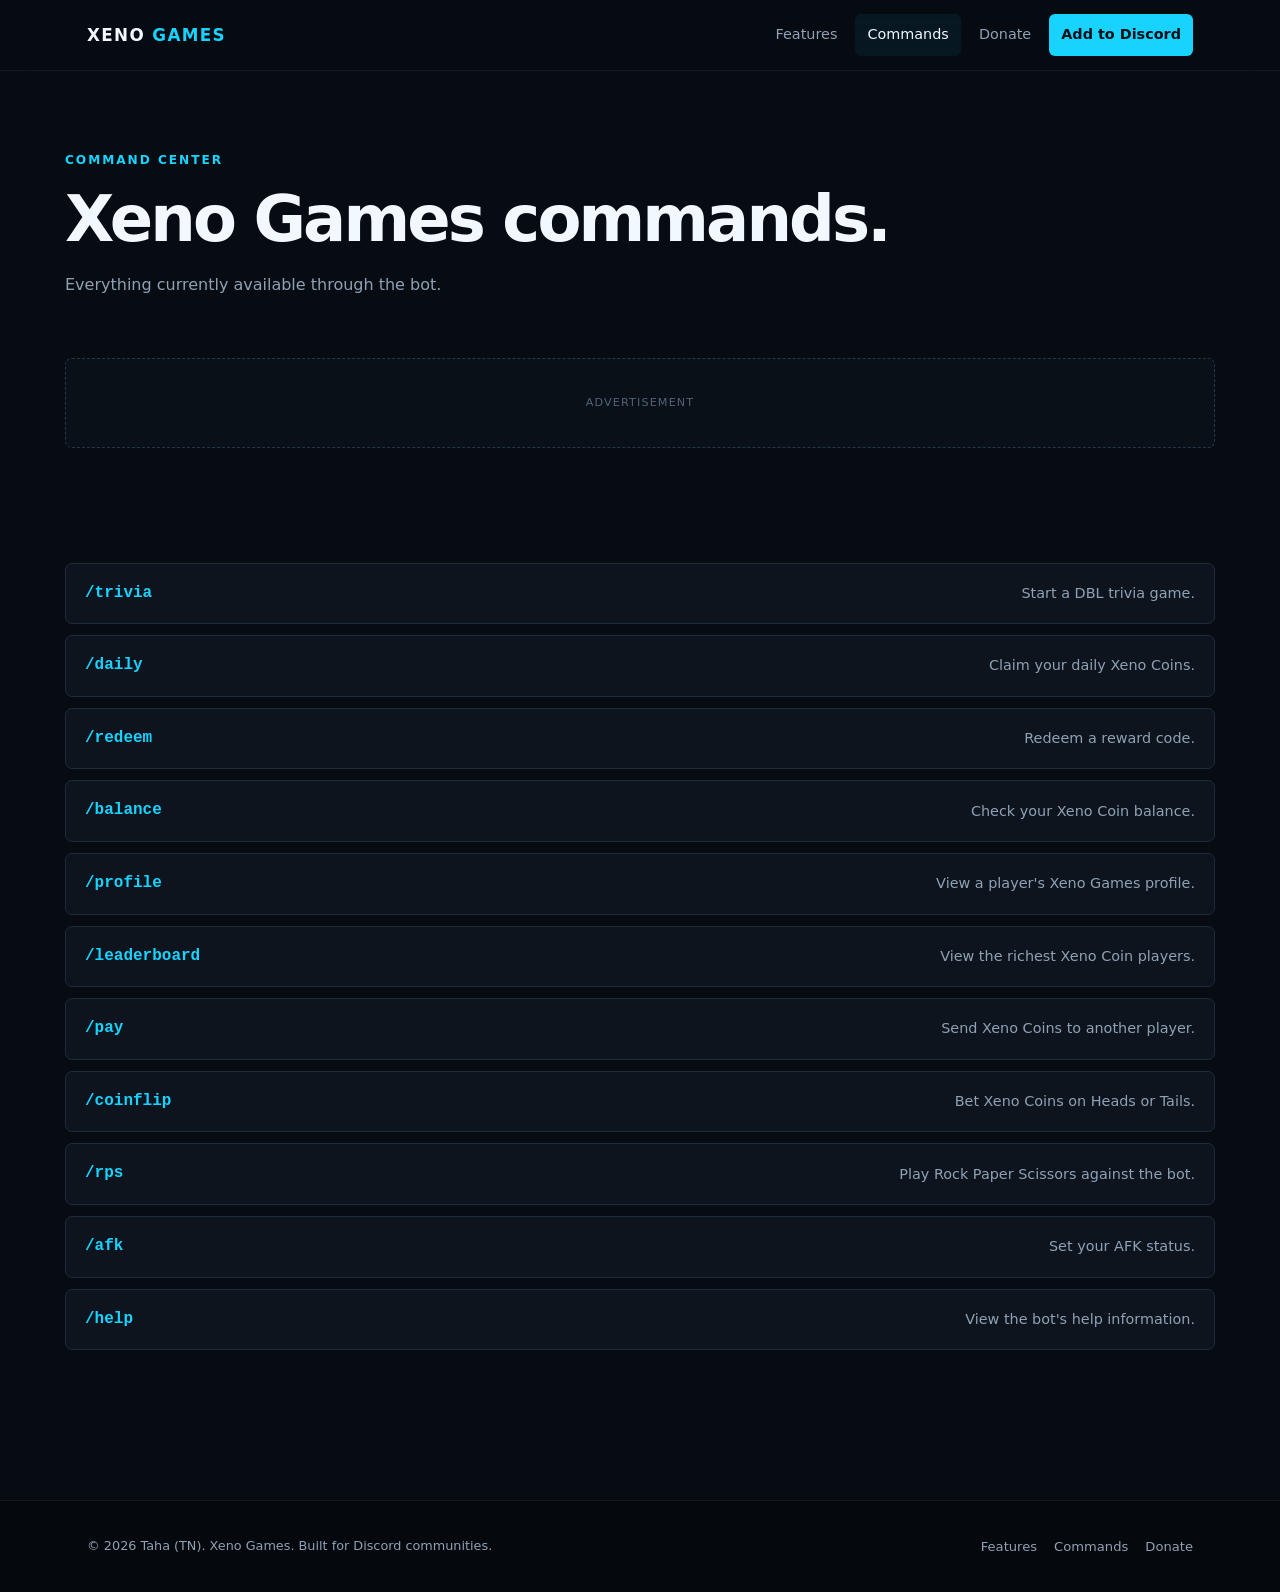
==== commands.html @ 5fc52eed "Update commands.html" ====
<!DOCTYPE html>
<html lang="en">
<head>
    <meta charset="UTF-8">
    <meta name="viewport" content="width=device-width, initial-scale=1.0">

    <meta name="description" content="Xeno Games Discord bot command list.">

    <title>Commands — Xeno Games</title>

    <link rel="stylesheet" href="style.css">
</head>

<body>

<nav class="navbar">
    <div class="nav-inner">

        <a href="index.html" class="logo">
            XENO <span>GAMES</span>
        </a>

        <div class="nav-links">
            <a href="features.html">Features</a>
            <a href="commands.html" class="active">Commands</a>
            <a href="donate.html">Donate</a>
            <a href="YOUR_DISCORD_BOT_INVITE_URL" class="nav-cta">Add to Discord</a>
        </div>

    </div>
</nav>


<main>

<section class="page-hero">
    <div class="container">

        <span class="eyebrow">Command Center</span>

        <h1>Xeno Games commands.</h1>

        <p>
            Everything currently available through the bot.
        </p>

    </div>
</section>


<div class="container">
    <div class="ad-slot">
        Advertisement
    </div>
</div>


<section class="section">
    <div class="container">

        <div class="command-list">

            <div class="command">
                <span class="command-name">/trivia</span>
                <span class="command-description">
                    Start a DBL trivia game.
                </span>
            </div>

            <div class="command">
                <span class="command-name">/daily</span>
                <span class="command-description">
                    Claim your daily Xeno Coins.
                </span>
            </div>

            <div class="command">
                <span class="command-name">/redeem</span>
                <span class="command-description">
                    Redeem a reward code.
                </span>
            </div>

            <div class="command">
                <span class="command-name">/balance</span>
                <span class="command-description">
                    Check your Xeno Coin balance.
                </span>
            </div>

            <div class="command">
                <span class="command-name">/profile</span>
                <span class="command-description">
                    View a player's Xeno Games profile.
                </span>
            </div>

            <div class="command">
                <span class="command-name">/leaderboard</span>
                <span class="command-description">
                    View the richest Xeno Coin players.
                </span>
            </div>

            <div class="command">
                <span class="command-name">/pay</span>
                <span class="command-description">
                    Send Xeno Coins to another player.
                </span>
            </div>

            <div class="command">
                <span class="command-name">/coinflip</span>
                <span class="command-description">
                    Bet Xeno Coins on Heads or Tails.
                </span>
            </div>

            <div class="command">
                <span class="command-name">/rps</span>
                <span class="command-description">
                    Play Rock Paper Scissors against the bot.
                </span>
            </div>

            <div class="command">
                <span class="command-name">/afk</span>
                <span class="command-description">
                    Set your AFK status.
                </span>
            </div>

            <div class="command">
                <span class="command-name">/help</span>
                <span class="command-description">
                    View the bot's help information.
                </span>
            </div>

        </div>

    </div>
</section>

</main>


<footer>
    <div class="footer-inner">

        <div class="footer-text">
            © 2026 Taha (TN). Xeno Games. Built for Discord communities.
        </div>

        <div class="footer-links">
            <a href="features.html">Features</a>
            <a href="commands.html">Commands</a>
            <a href="donate.html">Donate</a>
        </div>

    </div>
</footer>

</body>
</html>
---- style.css ----
* {
    margin: 0;
    padding: 0;
    box-sizing: border-box;
}

html {
    scroll-behavior: smooth;
}

body {
    font-family: Inter, system-ui, -apple-system, BlinkMacSystemFont, "Segoe UI", sans-serif;
    background: #070b12;
    color: #f2f8ff;
    line-height: 1.6;
    overflow-x: hidden;
}

a {
    color: inherit;
    text-decoration: none;
}

button,
a {
    -webkit-tap-highlight-color: transparent;
}

:root {
    --bg: #070b12;
    --panel: #0d141e;
    --panel-2: #111b27;
    --border: #1d2b3a;

    --text: #f2f8ff;
    --muted: #8fa1b5;

    --accent: #19d3ff;
    --accent-2: #62e3ff;

    --orange: #ff8a3d;
    --success: #57d98c;
}

/* =========================
   NAVIGATION
========================= */

.navbar {
    position: sticky;
    top: 0;
    z-index: 100;

    width: 100%;

    border-bottom: 1px solid rgba(255,255,255,0.06);

    background: rgba(7,11,18,0.9);

    backdrop-filter: blur(18px);
}

.nav-inner {
    max-width: 1150px;
    margin: auto;

    min-height: 70px;

    padding: 0 22px;

    display: flex;
    align-items: center;
    justify-content: space-between;

    gap: 20px;
}

.logo {
    font-size: 1.05rem;
    font-weight: 900;

    letter-spacing: 0.08em;
}

.logo span {
    color: var(--accent);
}

.nav-links {
    display: flex;
    align-items: center;
    gap: 6px;
}

.nav-links a {
    padding: 9px 12px;

    border-radius: 6px;

    color: var(--muted);

    font-size: 0.9rem;

    transition:
        color 0.2s ease,
        background 0.2s ease;
}

.nav-links a:hover,
.nav-links a.active {
    color: var(--text);

    background: rgba(25,211,255,0.07);
}

.nav-cta {
    color: #031017 !important;

    background: var(--accent) !important;

    font-weight: 800 !important;
}

.nav-cta:hover {
    color: #031017 !important;

    background: var(--accent-2) !important;
}

/* =========================
   GENERAL
========================= */

.container {
    width: min(1150px, calc(100% - 36px));
    margin: auto;
}

.section {
    padding: 90px 0;
}

.section-header {
    max-width: 680px;
    margin-bottom: 38px;
}

.eyebrow {
    display: inline-block;

    margin-bottom: 13px;

    color: var(--accent);

    font-size: 0.76rem;
    font-weight: 900;

    letter-spacing: 0.16em;

    text-transform: uppercase;
}

h1,
h2,
h3 {
    line-height: 1.15;
}

h1 {
    font-size: clamp(2.5rem, 7vw, 5rem);

    letter-spacing: -0.045em;
}

h2 {
    font-size: clamp(2rem, 4vw, 3rem);

    letter-spacing: -0.035em;
}

h3 {
    font-size: 1.15rem;
}

.section-header p,
.muted {
    color: var(--muted);
}

.section-header p {
    margin-top: 15px;

    font-size: 1rem;
}

/* =========================
   BUTTONS
========================= */

.buttons {
    display: flex;
    flex-wrap: wrap;
    gap: 12px;
}

.btn {
    position: relative;

    display: inline-flex;
    align-items: center;
    justify-content: center;

    min-height: 48px;

    padding: 0 21px;

    border: 1px solid transparent;

    border-radius: 6px;

    font-weight: 800;
    font-size: 0.86rem;

    letter-spacing: 0.02em;

    transition:
        transform 0.18s ease,
        background 0.18s ease,
        border-color 0.18s ease,
        box-shadow 0.18s ease;

    overflow: hidden;
}

.btn:hover {
    transform: translateY(-2px);
}

.btn-primary {
    background: var(--accent);

    color: #031017;

    box-shadow:
        0 0 22px rgba(25,211,255,0.16);
}

.btn-primary:hover {
    background: var(--accent-2);

    box-shadow:
        0 0 30px rgba(25,211,255,0.28);
}

.btn-secondary {
    background: transparent;

    border-color: #31475b;

    color: var(--text);
}

.btn-secondary:hover {
    border-color: var(--accent);

    color: var(--accent);

    background: rgba(25,211,255,0.05);
}

/* =========================
   HOME HERO
========================= */

.hero {
    position: relative;

    padding: 105px 0 80px;

    overflow: hidden;
}

.hero::before {
    content: "";

    position: absolute;

    width: 520px;
    height: 520px;

    top: -220px;
    right: -180px;

    border-radius: 50%;

    background: rgba(25,211,255,0.09);

    filter: blur(90px);

    pointer-events: none;
}

.hero::after {
    content: "";

    position: absolute;

    width: 260px;
    height: 260px;

    left: -120px;
    bottom: -150px;

    border-radius: 50%;

    background: rgba(255,138,61,0.06);

    filter: blur(70px);

    pointer-events: none;
}

.hero-content {
    position: relative;

    z-index: 1;

    max-width: 800px;
}

.hero h1 {
    max-width: 800px;
}

.hero h1 span {
    color: var(--accent);
}

.hero-description {
    max-width: 650px;

    margin: 23px 0 30px;

    color: var(--muted);

    font-size: 1.08rem;
}

/* =========================
   STATUS
========================= */

.status {
    display: inline-flex;
    align-items: center;

    gap: 9px;

    padding: 7px 11px;

    margin-bottom: 20px;

    border: 1px solid rgba(87,217,140,0.18);

    border-radius: 5px;

    background: rgba(87,217,140,0.06);

    color: #a5edc3;

    font-size: 0.8rem;

    font-weight: 700;
}

.status-dot {
    width: 7px;
    height: 7px;

    border-radius: 50%;

    background: var(--success);

    box-shadow:
        0 0 10px rgba(87,217,140,0.5);
}

/* =========================
   AD PLACEHOLDER
========================= */

.ad-slot {
    width: 100%;

    min-height: 90px;

    margin: 25px 0;

    display: flex;
    align-items: center;
    justify-content: center;

    border: 1px dashed #263746;

    border-radius: 7px;

    background: #0a1018;

    color: #526274;

    font-size: 0.7rem;

    letter-spacing: 0.1em;

    text-transform: uppercase;
}

/* =========================
   FEATURE CARDS
========================= */

.grid {
    display: grid;

    grid-template-columns: repeat(3, 1fr);

    gap: 16px;
}

.card {
    position: relative;

    padding: 23px;

    border: 1px solid var(--border);

    border-radius: 9px;

    background: var(--panel);

    transition:
        transform 0.2s ease,
        border 0.2s ease,
        background 0.2s ease;
}

.card::before {
    content: "";

    position: absolute;

    left: 0;
    top: 18px;
    bottom: 18px;

    width: 2px;

    background: transparent;

    transition: background 0.2s ease;
}

.card:hover {
    transform: translateY(-4px);

    border-color: #2b4254;

    background: var(--panel-2);
}

.card:hover::before {
    background: var(--accent);
}

.card-icon {
    width: 42px;
    height: 42px;

    display: flex;
    align-items: center;
    justify-content: center;

    margin-bottom: 17px;

    border: 1px solid #243646;

    border-radius: 7px;

    background: #0a111a;

    font-size: 1.2rem;
}

.card h3 {
    margin-bottom: 7px;
}

.card p {
    color: var(--muted);

    font-size: 0.9rem;
}

/* =========================
   COMMANDS
========================= */

.command-list {
    display: grid;

    gap: 11px;
}

.command {
    position: relative;

    display: flex;
    align-items: center;
    justify-content: space-between;

    gap: 20px;

    padding: 17px 19px;

    border: 1px solid var(--border);

    border-radius: 7px;

    background: var(--panel);

    transition:
        border-color 0.2s ease,
        background 0.2s ease,
        transform 0.2s ease;
}

.command:hover {
    transform: translateX(3px);

    border-color: #2b4254;

    background: var(--panel-2);
}

.command-name {
    color: var(--accent);

    font-family:
        ui-monospace,
        SFMono-Regular,
        Menlo,
        Consolas,
        monospace;

    font-weight: 800;
}

.command-description {
    color: var(--muted);

    font-size: 0.9rem;

    text-align: right;
}

/* =========================
   INFO PANEL
========================= */

.info-panel {
    padding: 28px;

    border: 1px solid #203548;

    border-radius: 10px;

    background:
        linear-gradient(
            135deg,
            rgba(25,211,255,0.045),
            rgba(13,20,30,0.96)
        );
}

.info-panel p {
    margin-top: 10px;

    color: var(--muted);
}

/* =========================
   DONATE
========================= */

.donate-box {
    max-width: 760px;

    padding: 35px;

    border: 1px solid rgba(255,138,61,0.24);

    border-radius: 11px;

    background:
        linear-gradient(
            135deg,
            rgba(255,138,61,0.06),
            rgba(13,20,30,0.95)
        );
}

.donate-box h2 {
    margin-bottom: 13px;
}

.donate-box p {
    color: var(--muted);
}

.payment-list {
    display: grid;

    grid-template-columns: repeat(3, 1fr);

    gap: 12px;

    margin-top: 28px;
}

.payment {
    padding: 17px;

    border: 1px solid var(--border);

    border-radius: 7px;

    background: #0a1018;
}

.payment strong {
    display: block;

    margin-bottom: 5px;
}

.payment span {
    color: var(--muted);

    font-size: 0.82rem;
}

/* =========================
   FOOTER
========================= */

footer {
    margin-top: 60px;

    border-top: 1px solid rgba(255,255,255,0.06);

    background: #05080d;
}

.footer-inner {
    max-width: 1150px;

    margin: auto;

    padding: 35px 22px;

    display: flex;
    align-items: center;
    justify-content: space-between;

    gap: 20px;
}

.footer-text {
    color: var(--muted);

    font-size: 0.8rem;
}

.footer-links {
    display: flex;

    gap: 17px;
}

.footer-links a {
    color: var(--muted);

    font-size: 0.82rem;

    transition: color 0.2s ease;
}

.footer-links a:hover {
    color: var(--accent);
}

/* =========================
   PAGE HERO
========================= */

.page-hero {
    padding: 75px 0 35px;
}

.page-hero h1 {
    font-size: clamp(2.3rem, 6vw, 4rem);
}

.page-hero p {
    max-width: 650px;

    margin-top: 15px;

    color: var(--muted);
}

/* =========================
   MOBILE
========================= */

@media (max-width: 850px) {

    .grid {
        grid-template-columns: repeat(2, 1fr);
    }

    .payment-list {
        grid-template-columns: 1fr;
    }

    .nav-links {
        gap: 2px;
    }

    .nav-links a {
        padding: 8px;

        font-size: 0.78rem;
    }
}

@media (max-width: 650px) {

    .nav-inner {
        min-height: 62px;

        padding: 0 14px;
    }

    .logo {
        font-size: 0.92rem;
    }

    .nav-links a:not(.nav-cta) {
        display: none;
    }

    .nav-cta {
        padding: 8px 11px !important;

        font-size: 0.76rem !important;
    }

    .container {
        width: min(100% - 28px, 1150px);
    }

    .hero {
        padding: 75px 0 55px;
    }

    .section {
        padding: 65px 0;
    }

    .grid {
        grid-template-columns: 1fr;
    }

    .command {
        align-items: flex-start;

        flex-direction: column;

        gap: 5px;
    }

    .command-description {
        text-align: left;
    }

    .donate-box {
        padding: 25px;
    }

    .footer-inner {
        flex-direction: column;

        align-items: flex-start;
    }
}
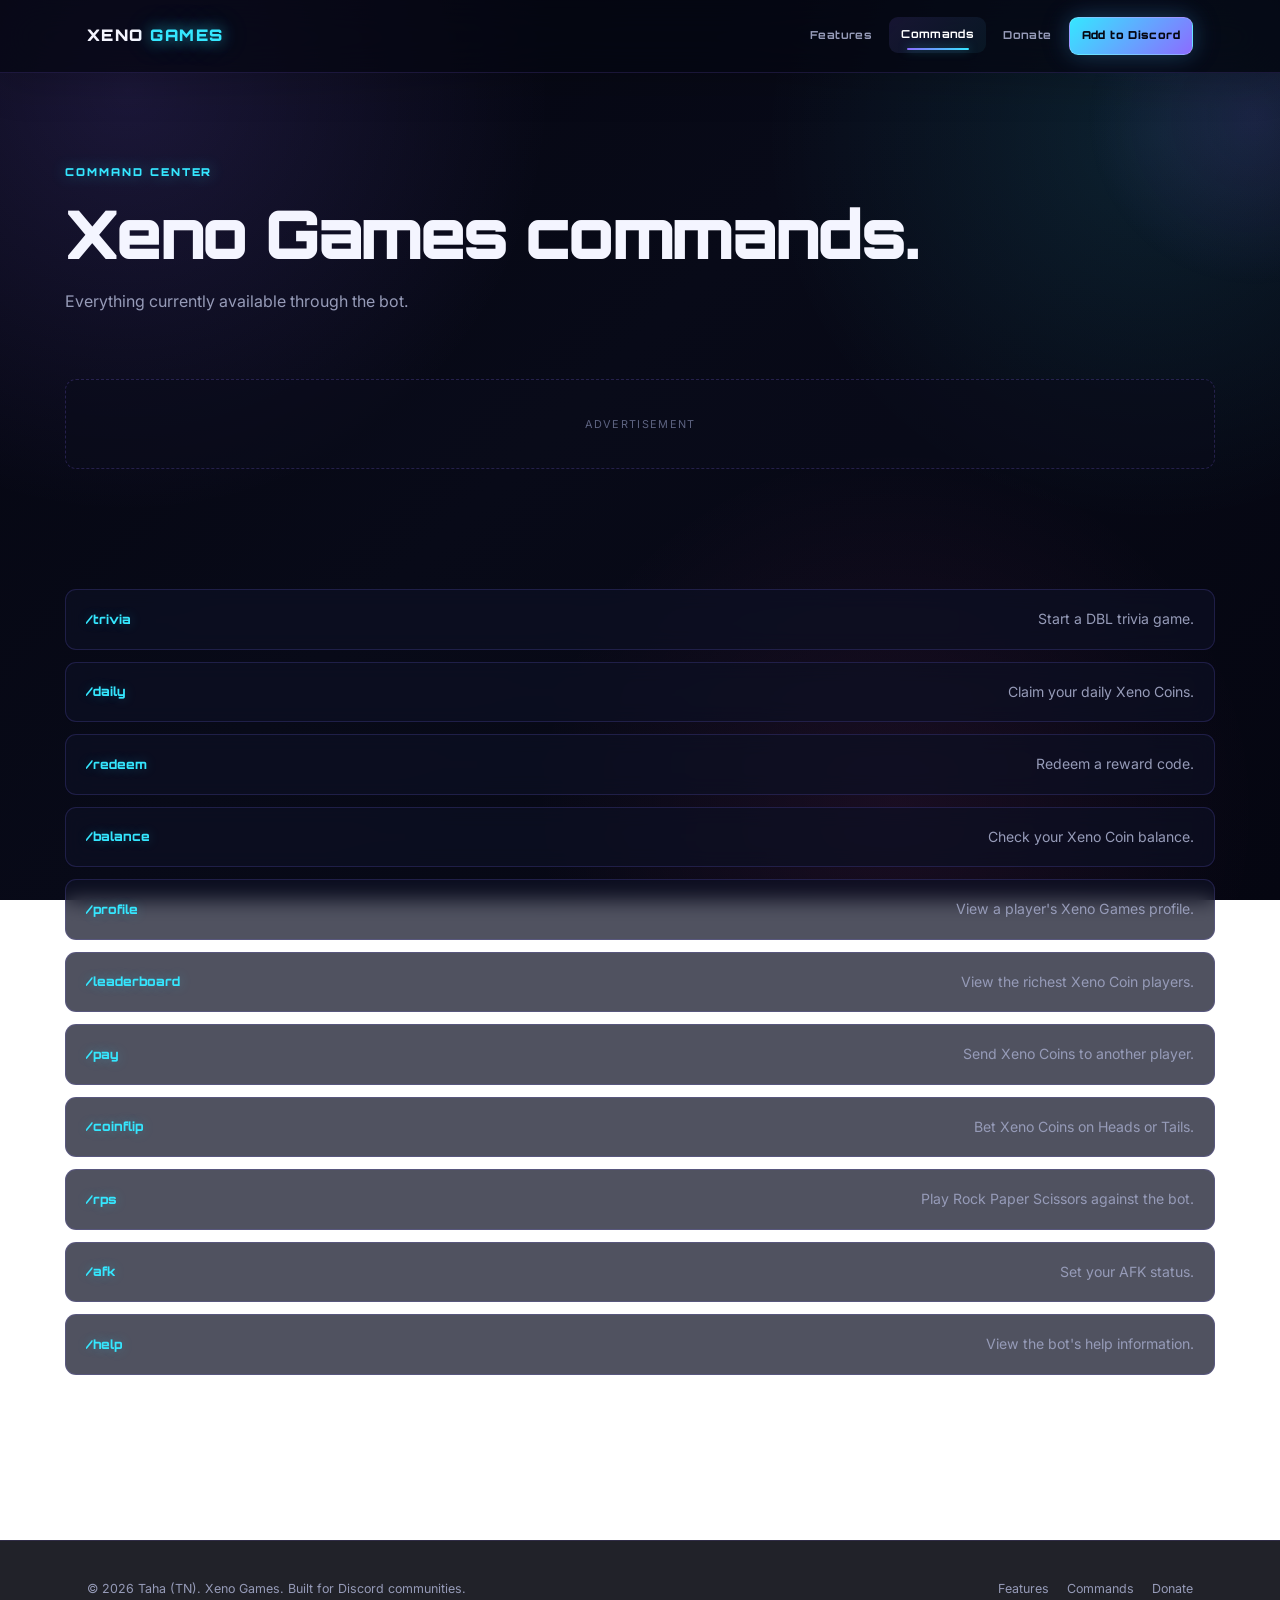
==== commit f730e599: "Update commands.html" ====
--- a/commands.html
+++ b/commands.html
@@ -23,8 +23,8 @@
         <div class="nav-links">
             <a href="features.html">Features</a>
             <a href="commands.html" class="active">Commands</a>
-            <a href="donate.html">Donate</a>
-            <a href="YOUR_DISCORD_BOT_INVITE_URL" class="nav-cta">Add to Discord</a>
+            <a href="maintenance.html">Donate</a>
+            <a href="https://discord.com/oauth2/authorize?client_id=1537692246218899456" class="nav-cta">Add to Discord</a>
         </div>
 
     </div>
@@ -155,7 +155,7 @@
         <div class="footer-links">
             <a href="features.html">Features</a>
             <a href="commands.html">Commands</a>
-            <a href="donate.html">Donate</a>
+            <a href="maintenance.html">Donate</a>
         </div>
 
     </div>
--- a/style.css
+++ b/style.css
@@ -1,3 +1,41 @@
+@import url('https://fonts.googleapis.com/css2?family=Inter:wght@400;500;600;700;800&family=Orbitron:wght@500;600;700;800;900&display=swap');
+
+/* =========================================================
+   XENO PROJECTS — GAMING / CYBER THEME
+========================================================= */
+
+:root {
+    --bg: #050611;
+    --bg-2: #080a18;
+    --panel: rgba(15, 18, 38, 0.78);
+    --panel-solid: #0f1226;
+    --panel-2: rgba(21, 25, 52, 0.9);
+
+    --border: rgba(126, 110, 255, 0.18);
+    --border-hover: rgba(126, 110, 255, 0.48);
+
+    --text: #f4f5ff;
+    --muted: #969bb8;
+
+    --cyan: #35e7ff;
+    --cyan-soft: #82f1ff;
+
+    --purple: #8c6cff;
+    --purple-soft: #b5a1ff;
+
+    --pink: #ff4fc3;
+    --orange: #ff914d;
+
+    --green: #52e09b;
+    --red: #ff5f72;
+
+    --radius: 14px;
+}
+
+/* =========================================================
+   RESET
+========================================================= */
+
 * {
     margin: 0;
     padding: 0;
@@ -9,11 +47,79 @@
 }
 
 body {
-    font-family: Inter, system-ui, -apple-system, BlinkMacSystemFont, "Segoe UI", sans-serif;
-    background: #070b12;
-    color: #f2f8ff;
+    min-height: 100vh;
+
+    font-family:
+        "Inter",
+        system-ui,
+        -apple-system,
+        BlinkMacSystemFont,
+        "Segoe UI",
+        sans-serif;
+
+    color: var(--text);
+
     line-height: 1.6;
+
     overflow-x: hidden;
+
+    background:
+        radial-gradient(
+            circle at 10% 10%,
+            rgba(140, 108, 255, 0.16),
+            transparent 30%
+        ),
+        radial-gradient(
+            circle at 90% 15%,
+            rgba(53, 231, 255, 0.11),
+            transparent 28%
+        ),
+        radial-gradient(
+            circle at 70% 90%,
+            rgba(255, 79, 195, 0.08),
+            transparent 30%
+        ),
+        linear-gradient(
+            135deg,
+            #050611,
+            #080a18 45%,
+            #050611
+        );
+
+    background-attachment: fixed;
+}
+
+body::before {
+    content: "";
+
+    position: fixed;
+
+    inset: 0;
+
+    pointer-events: none;
+
+    opacity: 0.18;
+
+    background-image:
+        linear-gradient(
+            rgba(255,255,255,0.025) 1px,
+            transparent 1px
+        ),
+        linear-gradient(
+            90deg,
+            rgba(255,255,255,0.025) 1px,
+            transparent 1px
+        );
+
+    background-size: 45px 45px;
+
+    mask-image: linear-gradient(
+        to bottom,
+        black,
+        transparent 85%
+    );
+
+    z-index: -1;
 }
 
 a {
@@ -26,138 +132,23 @@
     -webkit-tap-highlight-color: transparent;
 }
 
-:root {
-    --bg: #070b12;
-    --panel: #0d141e;
-    --panel-2: #111b27;
-    --border: #1d2b3a;
-
-    --text: #f2f8ff;
-    --muted: #8fa1b5;
-
-    --accent: #19d3ff;
-    --accent-2: #62e3ff;
-
-    --orange: #ff8a3d;
-    --success: #57d98c;
-}
-
-/* =========================
-   NAVIGATION
-========================= */
-
-.navbar {
-    position: sticky;
-    top: 0;
-    z-index: 100;
-
-    width: 100%;
-
-    border-bottom: 1px solid rgba(255,255,255,0.06);
-
-    background: rgba(7,11,18,0.9);
-
-    backdrop-filter: blur(18px);
-}
-
-.nav-inner {
-    max-width: 1150px;
-    margin: auto;
-
-    min-height: 70px;
-
-    padding: 0 22px;
-
-    display: flex;
-    align-items: center;
-    justify-content: space-between;
-
-    gap: 20px;
-}
-
-.logo {
-    font-size: 1.05rem;
-    font-weight: 900;
-
-    letter-spacing: 0.08em;
-}
-
-.logo span {
-    color: var(--accent);
-}
-
-.nav-links {
-    display: flex;
-    align-items: center;
-    gap: 6px;
-}
-
-.nav-links a {
-    padding: 9px 12px;
-
-    border-radius: 6px;
-
-    color: var(--muted);
-
-    font-size: 0.9rem;
-
-    transition:
-        color 0.2s ease,
-        background 0.2s ease;
-}
-
-.nav-links a:hover,
-.nav-links a.active {
-    color: var(--text);
-
-    background: rgba(25,211,255,0.07);
-}
-
-.nav-cta {
-    color: #031017 !important;
-
-    background: var(--accent) !important;
-
-    font-weight: 800 !important;
-}
-
-.nav-cta:hover {
-    color: #031017 !important;
-
-    background: var(--accent-2) !important;
-}
-
-/* =========================
-   GENERAL
-========================= */
-
-.container {
-    width: min(1150px, calc(100% - 36px));
-    margin: auto;
-}
-
-.section {
-    padding: 90px 0;
-}
-
-.section-header {
-    max-width: 680px;
-    margin-bottom: 38px;
-}
-
-.eyebrow {
-    display: inline-block;
-
-    margin-bottom: 13px;
-
-    color: var(--accent);
-
-    font-size: 0.76rem;
-    font-weight: 900;
-
-    letter-spacing: 0.16em;
-
-    text-transform: uppercase;
+/* =========================================================
+   GAMING TYPOGRAPHY
+========================================================= */
+
+h1,
+h2,
+h3,
+.logo,
+.nav-links a,
+.nav-cta,
+.btn,
+.eyebrow,
+.command-name {
+    font-family:
+        "Orbitron",
+        "Inter",
+        sans-serif;
 }
 
 h1,
@@ -167,19 +158,237 @@
 }
 
 h1 {
-    font-size: clamp(2.5rem, 7vw, 5rem);
-
+    font-weight: 900;
     letter-spacing: -0.045em;
 }
 
 h2 {
-    font-size: clamp(2rem, 4vw, 3rem);
-
+    font-weight: 800;
     letter-spacing: -0.035em;
 }
 
 h3 {
-    font-size: 1.15rem;
+    font-weight: 700;
+}
+
+/* =========================================================
+   NAVBAR
+========================================================= */
+
+.navbar {
+    position: sticky;
+
+    top: 0;
+
+    z-index: 1000;
+
+    width: 100%;
+
+    background:
+        rgba(5, 6, 17, 0.72);
+
+    border-bottom:
+        1px solid rgba(140, 108, 255, 0.16);
+
+    backdrop-filter: blur(22px);
+    -webkit-backdrop-filter: blur(22px);
+
+    box-shadow:
+        0 10px 40px rgba(0, 0, 0, 0.18);
+}
+
+.nav-inner {
+    max-width: 1150px;
+
+    min-height: 72px;
+
+    margin: auto;
+
+    padding: 0 22px;
+
+    display: flex;
+
+    align-items: center;
+
+    justify-content: space-between;
+
+    gap: 20px;
+}
+
+.logo {
+    font-size: 1rem;
+
+    font-weight: 900;
+
+    letter-spacing: 0.09em;
+
+    white-space: nowrap;
+}
+
+.logo span {
+    color: var(--cyan);
+
+    text-shadow:
+        0 0 15px rgba(53, 231, 255, 0.65),
+        0 0 35px rgba(53, 231, 255, 0.25);
+}
+
+.nav-links {
+    display: flex;
+
+    align-items: center;
+
+    gap: 5px;
+}
+
+.nav-links a {
+    position: relative;
+
+    padding: 9px 12px;
+
+    border-radius: 9px;
+
+    color: var(--muted);
+
+    font-size: 0.69rem;
+
+    font-weight: 700;
+
+    letter-spacing: 0.035em;
+
+    transition:
+        color 0.2s ease,
+        background 0.2s ease,
+        transform 0.2s ease;
+}
+
+.nav-links a:hover,
+.nav-links a.active {
+    color: white;
+
+    background:
+        linear-gradient(
+            135deg,
+            rgba(140,108,255,0.13),
+            rgba(53,231,255,0.06)
+        );
+
+    transform: translateY(-1px);
+}
+
+.nav-links a.active::after {
+    content: "";
+
+    position: absolute;
+
+    left: 18%;
+    right: 18%;
+
+    bottom: 3px;
+
+    height: 2px;
+
+    border-radius: 99px;
+
+    background:
+        linear-gradient(
+            90deg,
+            var(--purple),
+            var(--cyan)
+        );
+
+    box-shadow:
+        0 0 10px rgba(53, 231, 255, 0.5);
+}
+
+/* =========================================================
+   DISCORD BUTTON
+========================================================= */
+
+.nav-cta {
+    color: #050611 !important;
+
+    background:
+        linear-gradient(
+            135deg,
+            var(--cyan),
+            var(--purple)
+        ) !important;
+
+    border:
+        1px solid rgba(255,255,255,0.22);
+
+    font-weight: 900 !important;
+
+    box-shadow:
+        0 0 22px rgba(53,231,255,0.18),
+        0 0 35px rgba(140,108,255,0.12);
+
+    transition:
+        transform 0.2s ease,
+        filter 0.2s ease,
+        box-shadow 0.2s ease;
+}
+
+.nav-cta:hover {
+    color: #050611 !important;
+
+    transform: translateY(-2px) scale(1.02);
+
+    filter: brightness(1.1);
+
+    box-shadow:
+        0 0 30px rgba(53,231,255,0.35),
+        0 0 45px rgba(140,108,255,0.22);
+}
+
+/* =========================================================
+   GENERAL
+========================================================= */
+
+.container {
+    width: min(1150px, calc(100% - 36px));
+
+    margin: auto;
+}
+
+.section {
+    padding: 95px 0;
+}
+
+.section-header {
+    max-width: 700px;
+
+    margin-bottom: 40px;
+}
+
+.eyebrow {
+    display: inline-block;
+
+    margin-bottom: 14px;
+
+    color: var(--cyan);
+
+    font-size: 0.68rem;
+
+    font-weight: 900;
+
+    letter-spacing: 0.18em;
+
+    text-transform: uppercase;
+
+    text-shadow:
+        0 0 15px rgba(53,231,255,0.45);
+}
+
+h1 {
+    font-size:
+        clamp(2.6rem, 7vw, 5.2rem);
+}
+
+h2 {
+    font-size:
+        clamp(2rem, 4vw, 3.1rem);
 }
 
 .section-header p,
@@ -188,94 +397,19 @@
 }
 
 .section-header p {
-    margin-top: 15px;
+    margin-top: 17px;
 
     font-size: 1rem;
 }
 
-/* =========================
-   BUTTONS
-========================= */
-
-.buttons {
-    display: flex;
-    flex-wrap: wrap;
-    gap: 12px;
-}
-
-.btn {
-    position: relative;
-
-    display: inline-flex;
-    align-items: center;
-    justify-content: center;
-
-    min-height: 48px;
-
-    padding: 0 21px;
-
-    border: 1px solid transparent;
-
-    border-radius: 6px;
-
-    font-weight: 800;
-    font-size: 0.86rem;
-
-    letter-spacing: 0.02em;
-
-    transition:
-        transform 0.18s ease,
-        background 0.18s ease,
-        border-color 0.18s ease,
-        box-shadow 0.18s ease;
-
-    overflow: hidden;
-}
-
-.btn:hover {
-    transform: translateY(-2px);
-}
-
-.btn-primary {
-    background: var(--accent);
-
-    color: #031017;
-
-    box-shadow:
-        0 0 22px rgba(25,211,255,0.16);
-}
-
-.btn-primary:hover {
-    background: var(--accent-2);
-
-    box-shadow:
-        0 0 30px rgba(25,211,255,0.28);
-}
-
-.btn-secondary {
-    background: transparent;
-
-    border-color: #31475b;
-
-    color: var(--text);
-}
-
-.btn-secondary:hover {
-    border-color: var(--accent);
-
-    color: var(--accent);
-
-    background: rgba(25,211,255,0.05);
-}
-
-/* =========================
-   HOME HERO
-========================= */
+/* =========================================================
+   HERO
+========================================================= */
 
 .hero {
     position: relative;
 
-    padding: 105px 0 80px;
+    padding: 120px 0 90px;
 
     overflow: hidden;
 }
@@ -285,17 +419,22 @@
 
     position: absolute;
 
-    width: 520px;
-    height: 520px;
-
-    top: -220px;
+    width: 600px;
+    height: 600px;
+
+    top: -300px;
     right: -180px;
 
     border-radius: 50%;
 
-    background: rgba(25,211,255,0.09);
-
-    filter: blur(90px);
+    background:
+        radial-gradient(
+            circle,
+            rgba(53,231,255,0.14),
+            transparent 65%
+        );
+
+    filter: blur(20px);
 
     pointer-events: none;
 }
@@ -305,17 +444,20 @@
 
     position: absolute;
 
-    width: 260px;
-    height: 260px;
-
-    left: -120px;
-    bottom: -150px;
+    width: 500px;
+    height: 500px;
+
+    left: -300px;
+    bottom: -300px;
 
     border-radius: 50%;
 
-    background: rgba(255,138,61,0.06);
-
-    filter: blur(70px);
+    background:
+        radial-gradient(
+            circle,
+            rgba(140,108,255,0.16),
+            transparent 65%
+        );
 
     pointer-events: none;
 }
@@ -323,54 +465,70 @@
 .hero-content {
     position: relative;
 
-    z-index: 1;
-
-    max-width: 800px;
-}
-
-.hero h1 {
-    max-width: 800px;
+    z-index: 2;
+
+    max-width: 820px;
 }
 
 .hero h1 span {
-    color: var(--accent);
+    color: transparent;
+
+    background:
+        linear-gradient(
+            90deg,
+            var(--cyan),
+            var(--purple),
+            var(--pink)
+        );
+
+    background-clip: text;
+    -webkit-background-clip: text;
+
+    text-shadow:
+        0 0 35px rgba(140,108,255,0.16);
 }
 
 .hero-description {
-    max-width: 650px;
-
-    margin: 23px 0 30px;
+    max-width: 680px;
+
+    margin: 25px 0 32px;
 
     color: var(--muted);
 
     font-size: 1.08rem;
 }
 
-/* =========================
+/* =========================================================
    STATUS
-========================= */
+========================================================= */
 
 .status {
     display: inline-flex;
+
     align-items: center;
 
     gap: 9px;
 
-    padding: 7px 11px;
-
-    margin-bottom: 20px;
-
-    border: 1px solid rgba(87,217,140,0.18);
-
-    border-radius: 5px;
-
-    background: rgba(87,217,140,0.06);
-
-    color: #a5edc3;
-
-    font-size: 0.8rem;
+    padding: 8px 13px;
+
+    margin-bottom: 21px;
+
+    border:
+        1px solid rgba(82,224,155,0.22);
+
+    border-radius: 999px;
+
+    background:
+        rgba(82,224,155,0.07);
+
+    color: #9bf2c6;
+
+    font-size: 0.75rem;
 
     font-weight: 700;
+
+    box-shadow:
+        0 0 20px rgba(82,224,155,0.05);
 }
 
 .status-dot {
@@ -379,15 +537,606 @@
 
     border-radius: 50%;
 
-    background: var(--success);
-
-    box-shadow:
-        0 0 10px rgba(87,217,140,0.5);
-}
-
-/* =========================
-   AD PLACEHOLDER
-========================= */
+    background: var(--green);
+
+    box-shadow:
+        0 0 8px var(--green);
+
+    animation:
+        pulse 2s infinite;
+}
+
+@keyframes pulse {
+    0%,
+    100% {
+        opacity: 1;
+        transform: scale(1);
+    }
+
+    50% {
+        opacity: 0.55;
+        transform: scale(0.8);
+    }
+}
+
+/* =========================================================
+   BUTTONS
+========================================================= */
+
+.buttons {
+    display: flex;
+
+    flex-wrap: wrap;
+
+    gap: 12px;
+}
+
+.btn {
+    position: relative;
+
+    display: inline-flex;
+
+    align-items: center;
+
+    justify-content: center;
+
+    min-height: 49px;
+
+    padding: 0 21px;
+
+    border: 1px solid transparent;
+
+    border-radius: 10px;
+
+    font-size: 0.7rem;
+
+    font-weight: 800;
+
+    letter-spacing: 0.04em;
+
+    cursor: pointer;
+
+    overflow: hidden;
+
+    transition:
+        transform 0.2s ease,
+        box-shadow 0.2s ease,
+        filter 0.2s ease,
+        border-color 0.2s ease;
+}
+
+.btn::before {
+    content: "";
+
+    position: absolute;
+
+    top: 0;
+    left: -120%;
+
+    width: 80%;
+    height: 100%;
+
+    background:
+        linear-gradient(
+            90deg,
+            transparent,
+            rgba(255,255,255,0.22),
+            transparent
+        );
+
+    transform: skewX(-20deg);
+
+    transition: left 0.55s ease;
+
+    pointer-events: none;
+}
+
+.btn:hover::before {
+    left: 140%;
+}
+
+.btn:hover {
+    transform: translateY(-3px);
+}
+
+.btn:active {
+    transform: translateY(0) scale(0.97);
+}
+
+/* CYAN + PURPLE */
+
+.btn-primary {
+    color: #050611;
+
+    background:
+        linear-gradient(
+            135deg,
+            var(--cyan),
+            var(--purple)
+        );
+
+    border-color:
+        rgba(255,255,255,0.2);
+
+    box-shadow:
+        0 0 25px rgba(53,231,255,0.18),
+        0 0 35px rgba(140,108,255,0.12);
+}
+
+.btn-primary:hover {
+    filter: brightness(1.12);
+
+    box-shadow:
+        0 0 35px rgba(53,231,255,0.32),
+        0 0 50px rgba(140,108,255,0.22);
+}
+
+/* GLASS */
+
+.btn-secondary {
+    color: var(--text);
+
+    background:
+        rgba(255,255,255,0.035);
+
+    border-color:
+        rgba(140,108,255,0.3);
+
+    backdrop-filter: blur(10px);
+}
+
+.btn-secondary:hover {
+    color: var(--cyan);
+
+    border-color:
+        rgba(53,231,255,0.6);
+
+    background:
+        rgba(53,231,255,0.07);
+
+    box-shadow:
+        0 0 25px rgba(53,231,255,0.12);
+}
+
+/* ORANGE */
+
+.btn-orange {
+    color: #180a03;
+
+    background:
+        linear-gradient(
+            135deg,
+            var(--orange),
+            #ffc06d
+        );
+
+    box-shadow:
+        0 0 25px rgba(255,145,77,0.16);
+}
+
+.btn-orange:hover {
+    filter: brightness(1.1);
+
+    box-shadow:
+        0 0 35px rgba(255,145,77,0.3);
+}
+
+/* PURPLE */
+
+.btn-purple {
+    color: white;
+
+    background:
+        linear-gradient(
+            135deg,
+            #7357ff,
+            #bd73ff
+        );
+
+    box-shadow:
+        0 0 25px rgba(140,108,255,0.2);
+}
+
+.btn-purple:hover {
+    filter: brightness(1.1);
+
+    box-shadow:
+        0 0 35px rgba(140,108,255,0.35);
+}
+
+/* GREEN */
+
+.btn-green {
+    color: #06130d;
+
+    background:
+        linear-gradient(
+            135deg,
+            var(--green),
+            #9af5c8
+        );
+
+    box-shadow:
+        0 0 25px rgba(82,224,155,0.15);
+}
+
+.btn-green:hover {
+    filter: brightness(1.08);
+
+    box-shadow:
+        0 0 35px rgba(82,224,155,0.3);
+}
+
+/* PINK */
+
+.btn-pink {
+    color: white;
+
+    background:
+        linear-gradient(
+            135deg,
+            var(--pink),
+            #8c6cff
+        );
+
+    box-shadow:
+        0 0 25px rgba(255,79,195,0.16);
+}
+
+.btn-pink:hover {
+    filter: brightness(1.1);
+
+    box-shadow:
+        0 0 35px rgba(255,79,195,0.3);
+}
+
+/* =========================================================
+   CARDS
+========================================================= */
+
+.grid {
+    display: grid;
+
+    grid-template-columns:
+        repeat(3, 1fr);
+
+    gap: 18px;
+}
+
+.card {
+    position: relative;
+
+    padding: 25px;
+
+    border:
+        1px solid var(--border);
+
+    border-radius: var(--radius);
+
+    background:
+        linear-gradient(
+            145deg,
+            rgba(18,22,48,0.86),
+            rgba(10,12,28,0.76)
+        );
+
+    backdrop-filter: blur(14px);
+    -webkit-backdrop-filter: blur(14px);
+
+    overflow: hidden;
+
+    transition:
+        transform 0.25s ease,
+        border-color 0.25s ease,
+        box-shadow 0.25s ease,
+        background 0.25s ease;
+}
+
+.card::before {
+    content: "";
+
+    position: absolute;
+
+    top: 0;
+    left: 0;
+    right: 0;
+
+    height: 2px;
+
+    background:
+        linear-gradient(
+            90deg,
+            transparent,
+            var(--purple),
+            var(--cyan),
+            transparent
+        );
+
+    opacity: 0;
+
+    transition: opacity 0.25s ease;
+}
+
+.card:hover {
+    transform: translateY(-7px);
+
+    border-color:
+        var(--border-hover);
+
+    background:
+        linear-gradient(
+            145deg,
+            rgba(23,27,58,0.95),
+            rgba(11,14,32,0.9)
+        );
+
+    box-shadow:
+        0 20px 50px rgba(0,0,0,0.28),
+        0 0 30px rgba(140,108,255,0.08);
+}
+
+.card:hover::before {
+    opacity: 1;
+}
+
+.card-icon {
+    width: 45px;
+    height: 45px;
+
+    display: flex;
+
+    align-items: center;
+    justify-content: center;
+
+    margin-bottom: 18px;
+
+    border:
+        1px solid rgba(53,231,255,0.18);
+
+    border-radius: 11px;
+
+    background:
+        linear-gradient(
+            135deg,
+            rgba(53,231,255,0.08),
+            rgba(140,108,255,0.12)
+        );
+
+    box-shadow:
+        inset 0 0 20px rgba(140,108,255,0.04);
+
+    font-size: 1.2rem;
+}
+
+.card h3 {
+    margin-bottom: 8px;
+}
+
+.card p {
+    color: var(--muted);
+
+    font-size: 0.88rem;
+}
+
+/* =========================================================
+   COMMANDS
+========================================================= */
+
+.command-list {
+    display: grid;
+
+    gap: 12px;
+}
+
+.command {
+    position: relative;
+
+    display: flex;
+
+    align-items: center;
+
+    justify-content: space-between;
+
+    gap: 20px;
+
+    padding: 18px 20px;
+
+    border:
+        1px solid var(--border);
+
+    border-radius: 11px;
+
+    background:
+        rgba(13,16,35,0.72);
+
+    backdrop-filter: blur(10px);
+
+    transition:
+        transform 0.2s ease,
+        border-color 0.2s ease,
+        background 0.2s ease,
+        box-shadow 0.2s ease;
+}
+
+.command:hover {
+    transform: translateX(5px);
+
+    border-color:
+        rgba(53,231,255,0.35);
+
+    background:
+        rgba(19,24,50,0.88);
+
+    box-shadow:
+        0 10px 30px rgba(0,0,0,0.18),
+        -3px 0 20px rgba(53,231,255,0.05);
+}
+
+.command-name {
+    color: var(--cyan);
+
+    font-size: 0.78rem;
+
+    font-weight: 800;
+
+    text-shadow:
+        0 0 12px rgba(53,231,255,0.25);
+}
+
+.command-description {
+    color: var(--muted);
+
+    font-size: 0.88rem;
+
+    text-align: right;
+}
+
+/* =========================================================
+   INFO PANEL
+========================================================= */
+
+.info-panel {
+    position: relative;
+
+    padding: 30px;
+
+    border:
+        1px solid rgba(140,108,255,0.25);
+
+    border-radius: 15px;
+
+    background:
+        linear-gradient(
+            135deg,
+            rgba(140,108,255,0.09),
+            rgba(53,231,255,0.035),
+            rgba(10,12,28,0.86)
+        );
+
+    box-shadow:
+        0 20px 60px rgba(0,0,0,0.15);
+
+    overflow: hidden;
+}
+
+.info-panel::after {
+    content: "";
+
+    position: absolute;
+
+    width: 180px;
+    height: 180px;
+
+    top: -100px;
+    right: -80px;
+
+    border-radius: 50%;
+
+    background:
+        rgba(53,231,255,0.1);
+
+    filter: blur(40px);
+
+    pointer-events: none;
+}
+
+.info-panel p {
+    margin-top: 10px;
+
+    color: var(--muted);
+}
+
+/* =========================================================
+   DONATION
+========================================================= */
+
+.donate-box {
+    max-width: 760px;
+
+    padding: 38px;
+
+    border:
+        1px solid rgba(255,145,77,0.25);
+
+    border-radius: 16px;
+
+    background:
+        linear-gradient(
+            135deg,
+            rgba(255,145,77,0.08),
+            rgba(140,108,255,0.055),
+            rgba(10,12,28,0.88)
+        );
+
+    box-shadow:
+        0 20px 60px rgba(0,0,0,0.18);
+}
+
+.donate-box h2 {
+    margin-bottom: 13px;
+}
+
+.donate-box p {
+    color: var(--muted);
+}
+
+.payment-list {
+    display: grid;
+
+    grid-template-columns:
+        repeat(3, 1fr);
+
+    gap: 13px;
+
+    margin-top: 28px;
+}
+
+.payment {
+    padding: 18px;
+
+    border:
+        1px solid var(--border);
+
+    border-radius: 11px;
+
+    background:
+        rgba(7,9,22,0.72);
+
+    transition:
+        transform 0.2s ease,
+        border-color 0.2s ease,
+        background 0.2s ease;
+}
+
+.payment:hover {
+    transform: translateY(-4px);
+
+    border-color:
+        rgba(255,145,77,0.35);
+
+    background:
+        rgba(20,17,34,0.9);
+}
+
+.payment strong {
+    display: block;
+
+    margin-bottom: 5px;
+
+    font-family: "Orbitron", sans-serif;
+
+    font-size: 0.78rem;
+}
+
+.payment span {
+    color: var(--muted);
+
+    font-size: 0.8rem;
+}
+
+/* =========================================================
+   AD SLOT
+========================================================= */
 
 .ad-slot {
     width: 100%;
@@ -397,268 +1146,100 @@
     margin: 25px 0;
 
     display: flex;
+
     align-items: center;
+
     justify-content: center;
 
-    border: 1px dashed #263746;
-
-    border-radius: 7px;
-
-    background: #0a1018;
-
-    color: #526274;
-
-    font-size: 0.7rem;
-
-    letter-spacing: 0.1em;
+    border:
+        1px dashed rgba(140,108,255,0.22);
+
+    border-radius: 11px;
+
+    background:
+        rgba(10,12,27,0.6);
+
+    color: #5d6380;
+
+    font-size: 0.68rem;
+
+    letter-spacing: 0.12em;
 
     text-transform: uppercase;
 }
 
-/* =========================
-   FEATURE CARDS
-========================= */
-
-.grid {
-    display: grid;
-
-    grid-template-columns: repeat(3, 1fr);
-
-    gap: 16px;
-}
-
-.card {
+/* =========================================================
+   PAGE HERO
+========================================================= */
+
+.page-hero {
     position: relative;
 
-    padding: 23px;
-
-    border: 1px solid var(--border);
-
-    border-radius: 9px;
-
-    background: var(--panel);
-
-    transition:
-        transform 0.2s ease,
-        border 0.2s ease,
-        background 0.2s ease;
-}
-
-.card::before {
+    padding: 85px 0 40px;
+
+    overflow: hidden;
+}
+
+.page-hero::after {
     content: "";
 
     position: absolute;
 
-    left: 0;
-    top: 18px;
-    bottom: 18px;
-
-    width: 2px;
-
-    background: transparent;
-
-    transition: background 0.2s ease;
-}
-
-.card:hover {
-    transform: translateY(-4px);
-
-    border-color: #2b4254;
-
-    background: var(--panel-2);
-}
-
-.card:hover::before {
-    background: var(--accent);
-}
-
-.card-icon {
-    width: 42px;
-    height: 42px;
-
-    display: flex;
-    align-items: center;
-    justify-content: center;
-
-    margin-bottom: 17px;
-
-    border: 1px solid #243646;
-
-    border-radius: 7px;
-
-    background: #0a111a;
-
-    font-size: 1.2rem;
-}
-
-.card h3 {
-    margin-bottom: 7px;
-}
-
-.card p {
+    width: 350px;
+    height: 350px;
+
+    right: -150px;
+    top: -130px;
+
+    border-radius: 50%;
+
+    background:
+        radial-gradient(
+            circle,
+            rgba(140,108,255,0.13),
+            transparent 68%
+        );
+
+    pointer-events: none;
+}
+
+.page-hero h1 {
+    position: relative;
+
+    z-index: 1;
+
+    font-size:
+        clamp(2.4rem, 6vw, 4.2rem);
+}
+
+.page-hero p {
+    position: relative;
+
+    z-index: 1;
+
+    max-width: 650px;
+
+    margin-top: 16px;
+
     color: var(--muted);
-
-    font-size: 0.9rem;
-}
-
-/* =========================
-   COMMANDS
-========================= */
-
-.command-list {
-    display: grid;
-
-    gap: 11px;
-}
-
-.command {
+}
+
+/* =========================================================
+   FOOTER
+========================================================= */
+
+footer {
     position: relative;
 
-    display: flex;
-    align-items: center;
-    justify-content: space-between;
-
-    gap: 20px;
-
-    padding: 17px 19px;
-
-    border: 1px solid var(--border);
-
-    border-radius: 7px;
-
-    background: var(--panel);
-
-    transition:
-        border-color 0.2s ease,
-        background 0.2s ease,
-        transform 0.2s ease;
-}
-
-.command:hover {
-    transform: translateX(3px);
-
-    border-color: #2b4254;
-
-    background: var(--panel-2);
-}
-
-.command-name {
-    color: var(--accent);
-
-    font-family:
-        ui-monospace,
-        SFMono-Regular,
-        Menlo,
-        Consolas,
-        monospace;
-
-    font-weight: 800;
-}
-
-.command-description {
-    color: var(--muted);
-
-    font-size: 0.9rem;
-
-    text-align: right;
-}
-
-/* =========================
-   INFO PANEL
-========================= */
-
-.info-panel {
-    padding: 28px;
-
-    border: 1px solid #203548;
-
-    border-radius: 10px;
-
-    background:
-        linear-gradient(
-            135deg,
-            rgba(25,211,255,0.045),
-            rgba(13,20,30,0.96)
-        );
-}
-
-.info-panel p {
-    margin-top: 10px;
-
-    color: var(--muted);
-}
-
-/* =========================
-   DONATE
-========================= */
-
-.donate-box {
-    max-width: 760px;
-
-    padding: 35px;
-
-    border: 1px solid rgba(255,138,61,0.24);
-
-    border-radius: 11px;
-
-    background:
-        linear-gradient(
-            135deg,
-            rgba(255,138,61,0.06),
-            rgba(13,20,30,0.95)
-        );
-}
-
-.donate-box h2 {
-    margin-bottom: 13px;
-}
-
-.donate-box p {
-    color: var(--muted);
-}
-
-.payment-list {
-    display: grid;
-
-    grid-template-columns: repeat(3, 1fr);
-
-    gap: 12px;
-
-    margin-top: 28px;
-}
-
-.payment {
-    padding: 17px;
-
-    border: 1px solid var(--border);
-
-    border-radius: 7px;
-
-    background: #0a1018;
-}
-
-.payment strong {
-    display: block;
-
-    margin-bottom: 5px;
-}
-
-.payment span {
-    color: var(--muted);
-
-    font-size: 0.82rem;
-}
-
-/* =========================
-   FOOTER
-========================= */
-
-footer {
-    margin-top: 60px;
-
-    border-top: 1px solid rgba(255,255,255,0.06);
-
-    background: #05080d;
+    margin-top: 70px;
+
+    border-top:
+        1px solid rgba(140,108,255,0.14);
+
+    background:
+        rgba(3,4,12,0.88);
+
+    backdrop-filter: blur(15px);
 }
 
 .footer-inner {
@@ -666,10 +1247,12 @@
 
     margin: auto;
 
-    padding: 35px 22px;
+    padding: 38px 22px;
 
     display: flex;
+
     align-items: center;
+
     justify-content: space-between;
 
     gap: 20px;
@@ -678,55 +1261,82 @@
 .footer-text {
     color: var(--muted);
 
-    font-size: 0.8rem;
+    font-size: 0.78rem;
 }
 
 .footer-links {
     display: flex;
 
-    gap: 17px;
+    gap: 18px;
 }
 
 .footer-links a {
     color: var(--muted);
 
-    font-size: 0.82rem;
-
-    transition: color 0.2s ease;
+    font-size: 0.78rem;
+
+    transition:
+        color 0.2s ease,
+        transform 0.2s ease;
 }
 
 .footer-links a:hover {
-    color: var(--accent);
-}
-
-/* =========================
-   PAGE HERO
-========================= */
-
-.page-hero {
-    padding: 75px 0 35px;
-}
-
-.page-hero h1 {
-    font-size: clamp(2.3rem, 6vw, 4rem);
-}
-
-.page-hero p {
-    max-width: 650px;
-
-    margin-top: 15px;
-
-    color: var(--muted);
-}
-
-/* =========================
+    color: var(--cyan);
+
+    transform: translateY(-2px);
+}
+
+/* =========================================================
+   SELECTION
+========================================================= */
+
+::selection {
+    color: #050611;
+
+    background:
+        var(--cyan);
+}
+
+/*
+=========================================================
+   SCROLLBAR
+========================================================= */
+
+::-webkit-scrollbar {
+    width: 9px;
+}
+
+::-webkit-scrollbar-track {
+    background: #050611;
+}
+
+::-webkit-scrollbar-thumb {
+    border-radius: 99px;
+
+    background:
+        linear-gradient(
+            var(--purple),
+            var(--cyan)
+        );
+}
+
+::-webkit-scrollbar-thumb:hover {
+    background:
+        linear-gradient(
+            var(--cyan),
+            var(--pink)
+        );
+}
+
+/* =========================================================
    MOBILE
-========================= */
+========================================================= */
 
 @media (max-width: 850px) {
 
     .grid {
-        grid-template-columns: repeat(2, 1fr);
+        grid-template-columns:
+            repeat(2, 1fr);
     }
 
     .payment-list {
@@ -738,22 +1348,26 @@
     }
 
     .nav-links a {
-        padding: 8px;
-
-        font-size: 0.78rem;
-    }
-}
+        padding: 8px 9px;
+
+        font-size: 0.63rem;
+    }
+}
+
+/* =========================================================
+   SMALL MOBILE
+========================================================= */
 
 @media (max-width: 650px) {
 
     .nav-inner {
-        min-height: 62px;
+        min-height: 64px;
 
         padding: 0 14px;
     }
 
     .logo {
-        font-size: 0.92rem;
+        font-size: 0.82rem;
     }
 
     .nav-links a:not(.nav-cta) {
@@ -761,17 +1375,21 @@
     }
 
     .nav-cta {
-        padding: 8px 11px !important;
-
-        font-size: 0.76rem !important;
+        padding: 8px 12px !important;
+
+        font-size: 0.62rem !important;
     }
 
     .container {
-        width: min(100% - 28px, 1150px);
+        width:
+            min(
+                100% - 28px,
+                1150px
+            );
     }
 
     .hero {
-        padding: 75px 0 55px;
+        padding: 80px 0 60px;
     }
 
     .section {
@@ -787,7 +1405,7 @@
 
         flex-direction: column;
 
-        gap: 5px;
+        gap: 6px;
     }
 
     .command-description {
@@ -795,7 +1413,7 @@
     }
 
     .donate-box {
-        padding: 25px;
+        padding: 26px;
     }
 
     .footer-inner {
@@ -803,4 +1421,34 @@
 
         align-items: flex-start;
     }
-}
+
+    .buttons {
+        gap: 10px;
+    }
+
+    .btn {
+        min-height: 46px;
+
+        padding: 0 17px;
+
+        font-size: 0.66rem;
+    }
+}
+
+/* =========================================================
+   REDUCED MOTION
+========================================================= */
+
+@media (prefers-reduced-motion: reduce) {
+
+    *,
+    *::before,
+    *::after {
+        scroll-behavior: auto !important;
+
+        animation-duration: 0.01ms !important;
+        animation-iteration-count: 1 !important;
+
+        transition-duration: 0.01ms !important;
+    }
+   }
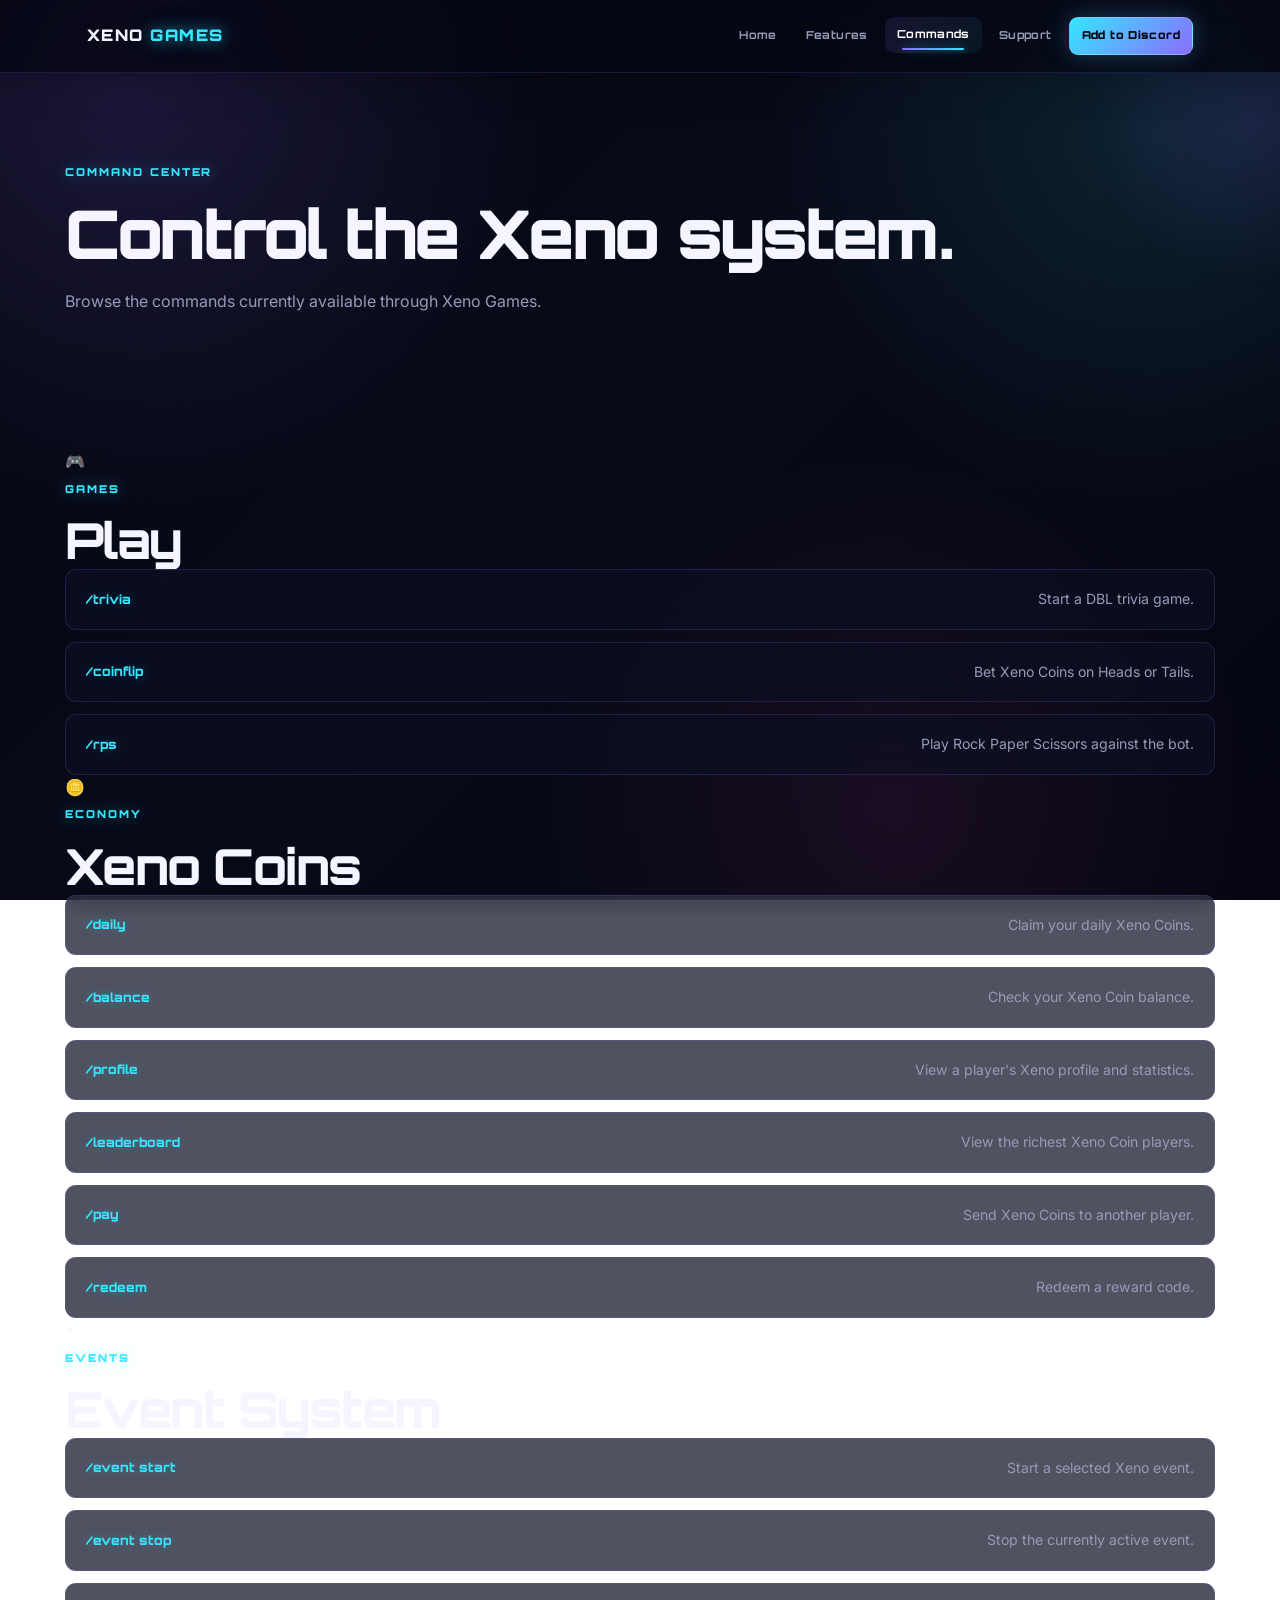
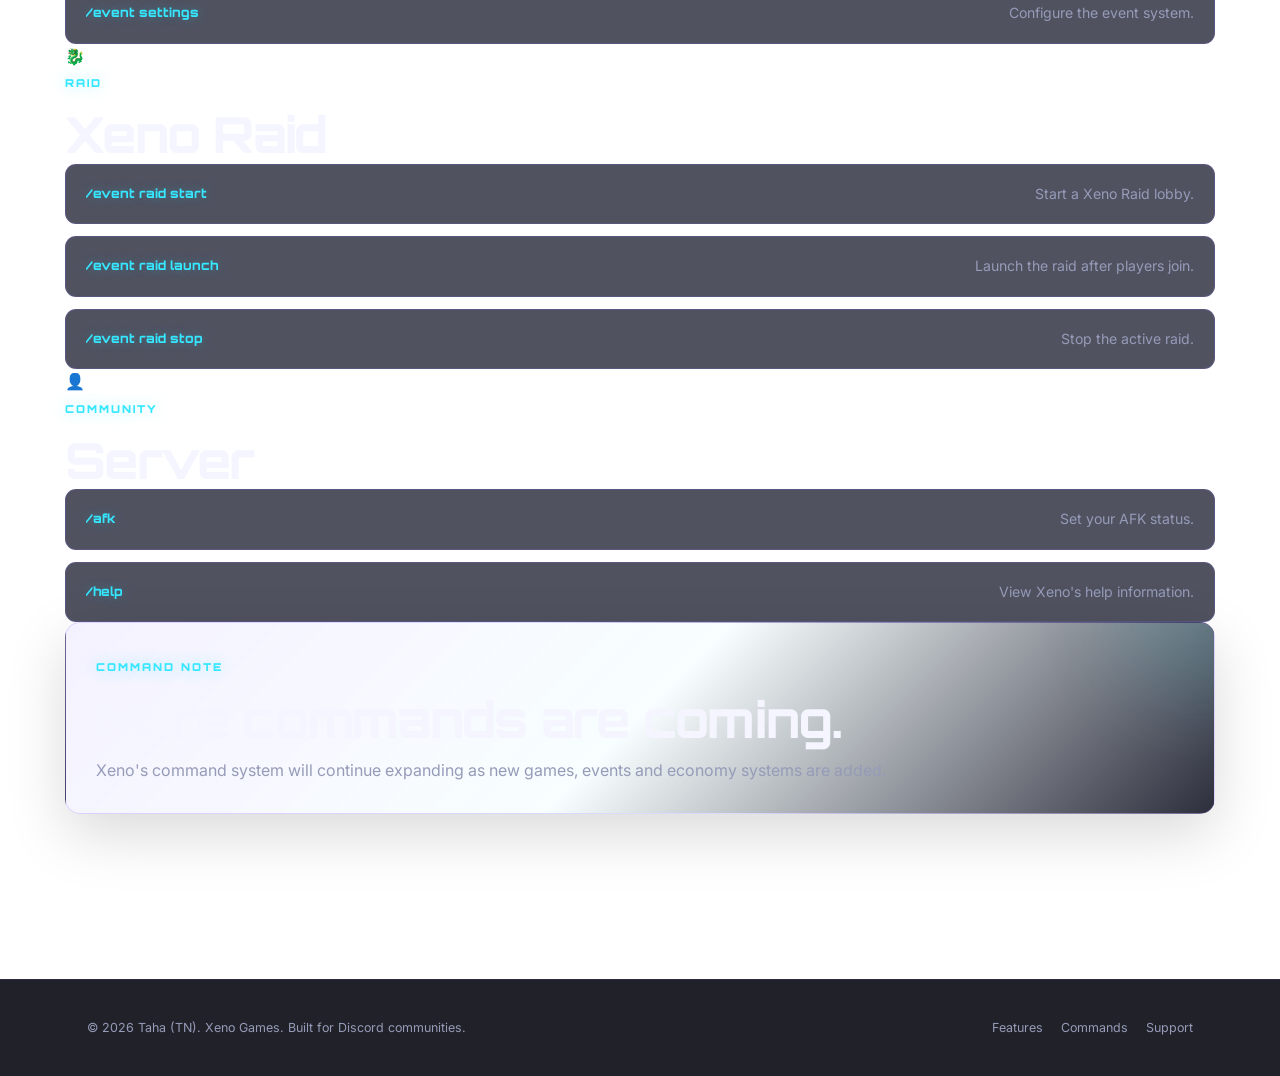
==== commit 05b9df07: "Update commands.html" ====
--- a/commands.html
+++ b/commands.html
@@ -4,14 +4,18 @@
     <meta charset="UTF-8">
     <meta name="viewport" content="width=device-width, initial-scale=1.0">
 
-    <meta name="description" content="Xeno Games Discord bot command list.">
+    <meta name="description"
+          content="Xeno Games Discord bot commands.">
 
     <title>Commands — Xeno Games</title>
 
-    <link rel="stylesheet" href="style.css">
+    <link rel="stylesheet" href="style.css?v=5">
 </head>
 
 <body>
+
+<div class="ambient ambient-one"></div>
+<div class="ambient ambient-two"></div>
 
 <nav class="navbar">
     <div class="nav-inner">
@@ -21,10 +25,19 @@
         </a>
 
         <div class="nav-links">
+            <a href="index.html">Home</a>
             <a href="features.html">Features</a>
             <a href="commands.html" class="active">Commands</a>
-            <a href="maintenance.html">Donate</a>
-            <a href="https://discord.com/oauth2/authorize?client_id=1537692246218899456" class="nav-cta">Add to Discord</a>
+            <a href="donate.html">Support</a>
+
+            <a
+                href="https://discord.com/oauth2/authorize?client_id=1537692246218899456"
+                target="_blank"
+                rel="noopener"
+                class="nav-cta"
+            >
+                Add to Discord
+            </a>
         </div>
 
     </div>
@@ -34,108 +47,256 @@
 <main>
 
 <section class="page-hero">
-    <div class="container">
-
-        <span class="eyebrow">Command Center</span>
-
-        <h1>Xeno Games commands.</h1>
+    <div class="container reveal">
+
+        <span class="eyebrow">COMMAND CENTER</span>
+
+        <h1>
+            Control the
+            <span>Xeno system.</span>
+        </h1>
 
         <p>
-            Everything currently available through the bot.
+            Browse the commands currently available through Xeno Games.
         </p>
 
     </div>
 </section>
 
 
-<div class="container">
-    <div class="ad-slot">
-        Advertisement
-    </div>
-</div>
-
-
 <section class="section">
     <div class="container">
 
-        <div class="command-list">
-
-            <div class="command">
-                <span class="command-name">/trivia</span>
-                <span class="command-description">
-                    Start a DBL trivia game.
-                </span>
-            </div>
-
-            <div class="command">
-                <span class="command-name">/daily</span>
-                <span class="command-description">
-                    Claim your daily Xeno Coins.
-                </span>
-            </div>
-
-            <div class="command">
-                <span class="command-name">/redeem</span>
-                <span class="command-description">
-                    Redeem a reward code.
-                </span>
-            </div>
-
-            <div class="command">
-                <span class="command-name">/balance</span>
-                <span class="command-description">
-                    Check your Xeno Coin balance.
-                </span>
-            </div>
-
-            <div class="command">
-                <span class="command-name">/profile</span>
-                <span class="command-description">
-                    View a player's Xeno Games profile.
-                </span>
-            </div>
-
-            <div class="command">
-                <span class="command-name">/leaderboard</span>
-                <span class="command-description">
-                    View the richest Xeno Coin players.
-                </span>
-            </div>
-
-            <div class="command">
-                <span class="command-name">/pay</span>
-                <span class="command-description">
-                    Send Xeno Coins to another player.
-                </span>
-            </div>
-
-            <div class="command">
-                <span class="command-name">/coinflip</span>
-                <span class="command-description">
-                    Bet Xeno Coins on Heads or Tails.
-                </span>
-            </div>
-
-            <div class="command">
-                <span class="command-name">/rps</span>
-                <span class="command-description">
-                    Play Rock Paper Scissors against the bot.
-                </span>
-            </div>
-
-            <div class="command">
-                <span class="command-name">/afk</span>
-                <span class="command-description">
-                    Set your AFK status.
-                </span>
-            </div>
-
-            <div class="command">
-                <span class="command-name">/help</span>
-                <span class="command-description">
-                    View the bot's help information.
-                </span>
-            </div>
+
+        <!-- GAMES -->
+
+        <div class="command-category reveal">
+
+            <div class="category-heading">
+                <span class="category-heading-icon">🎮</span>
+
+                <div>
+                    <span class="eyebrow">GAMES</span>
+                    <h2>Play</h2>
+                </div>
+            </div>
+
+            <div class="command-list">
+
+                <div class="command">
+                    <span class="command-name">/trivia</span>
+                    <span class="command-description">
+                        Start a DBL trivia game.
+                    </span>
+                </div>
+
+                <div class="command">
+                    <span class="command-name">/coinflip</span>
+                    <span class="command-description">
+                        Bet Xeno Coins on Heads or Tails.
+                    </span>
+                </div>
+
+                <div class="command">
+                    <span class="command-name">/rps</span>
+                    <span class="command-description">
+                        Play Rock Paper Scissors against the bot.
+                    </span>
+                </div>
+
+            </div>
+
+        </div>
+
+
+        <!-- ECONOMY -->
+
+        <div class="command-category reveal">
+
+            <div class="category-heading">
+                <span class="category-heading-icon">🪙</span>
+
+                <div>
+                    <span class="eyebrow">ECONOMY</span>
+                    <h2>Xeno Coins</h2>
+                </div>
+            </div>
+
+            <div class="command-list">
+
+                <div class="command">
+                    <span class="command-name">/daily</span>
+                    <span class="command-description">
+                        Claim your daily Xeno Coins.
+                    </span>
+                </div>
+
+                <div class="command">
+                    <span class="command-name">/balance</span>
+                    <span class="command-description">
+                        Check your Xeno Coin balance.
+                    </span>
+                </div>
+
+                <div class="command">
+                    <span class="command-name">/profile</span>
+                    <span class="command-description">
+                        View a player's Xeno profile and statistics.
+                    </span>
+                </div>
+
+                <div class="command">
+                    <span class="command-name">/leaderboard</span>
+                    <span class="command-description">
+                        View the richest Xeno Coin players.
+                    </span>
+                </div>
+
+                <div class="command">
+                    <span class="command-name">/pay</span>
+                    <span class="command-description">
+                        Send Xeno Coins to another player.
+                    </span>
+                </div>
+
+                <div class="command">
+                    <span class="command-name">/redeem</span>
+                    <span class="command-description">
+                        Redeem a reward code.
+                    </span>
+                </div>
+
+            </div>
+
+        </div>
+
+
+        <!-- EVENTS -->
+
+        <div class="command-category reveal">
+
+            <div class="category-heading">
+                <span class="category-heading-icon">⚡</span>
+
+                <div>
+                    <span class="eyebrow">EVENTS</span>
+                    <h2>Event System</h2>
+                </div>
+            </div>
+
+            <div class="command-list">
+
+                <div class="command">
+                    <span class="command-name">/event start</span>
+                    <span class="command-description">
+                        Start a selected Xeno event.
+                    </span>
+                </div>
+
+                <div class="command">
+                    <span class="command-name">/event stop</span>
+                    <span class="command-description">
+                        Stop the currently active event.
+                    </span>
+                </div>
+
+                <div class="command">
+                    <span class="command-name">/event settings</span>
+                    <span class="command-description">
+                        Configure the event system.
+                    </span>
+                </div>
+
+            </div>
+
+        </div>
+
+
+        <!-- RAID -->
+
+        <div class="command-category reveal">
+
+            <div class="category-heading">
+                <span class="category-heading-icon">🐉</span>
+
+                <div>
+                    <span class="eyebrow">RAID</span>
+                    <h2>Xeno Raid</h2>
+                </div>
+            </div>
+
+            <div class="command-list">
+
+                <div class="command">
+                    <span class="command-name">/event raid start</span>
+                    <span class="command-description">
+                        Start a Xeno Raid lobby.
+                    </span>
+                </div>
+
+                <div class="command">
+                    <span class="command-name">/event raid launch</span>
+                    <span class="command-description">
+                        Launch the raid after players join.
+                    </span>
+                </div>
+
+                <div class="command">
+                    <span class="command-name">/event raid stop</span>
+                    <span class="command-description">
+                        Stop the active raid.
+                    </span>
+                </div>
+
+            </div>
+
+        </div>
+
+
+        <!-- COMMUNITY -->
+
+        <div class="command-category reveal">
+
+            <div class="category-heading">
+                <span class="category-heading-icon">👤</span>
+
+                <div>
+                    <span class="eyebrow">COMMUNITY</span>
+                    <h2>Server</h2>
+                </div>
+            </div>
+
+            <div class="command-list">
+
+                <div class="command">
+                    <span class="command-name">/afk</span>
+                    <span class="command-description">
+                        Set your AFK status.
+                    </span>
+                </div>
+
+                <div class="command">
+                    <span class="command-name">/help</span>
+                    <span class="command-description">
+                        View Xeno's help information.
+                    </span>
+                </div>
+
+            </div>
+
+        </div>
+
+
+        <div class="info-panel reveal">
+
+            <span class="eyebrow">COMMAND NOTE</span>
+
+            <h2>More commands are coming.</h2>
+
+            <p>
+                Xeno's command system will continue expanding as
+                new games, events and economy systems are added.
+            </p>
 
         </div>
 
@@ -155,11 +316,14 @@
         <div class="footer-links">
             <a href="features.html">Features</a>
             <a href="commands.html">Commands</a>
-            <a href="maintenance.html">Donate</a>
+            <a href="donate.html">Support</a>
         </div>
 
     </div>
 </footer>
 
+
+<script src="script.js"></script>
+
 </body>
 </html>
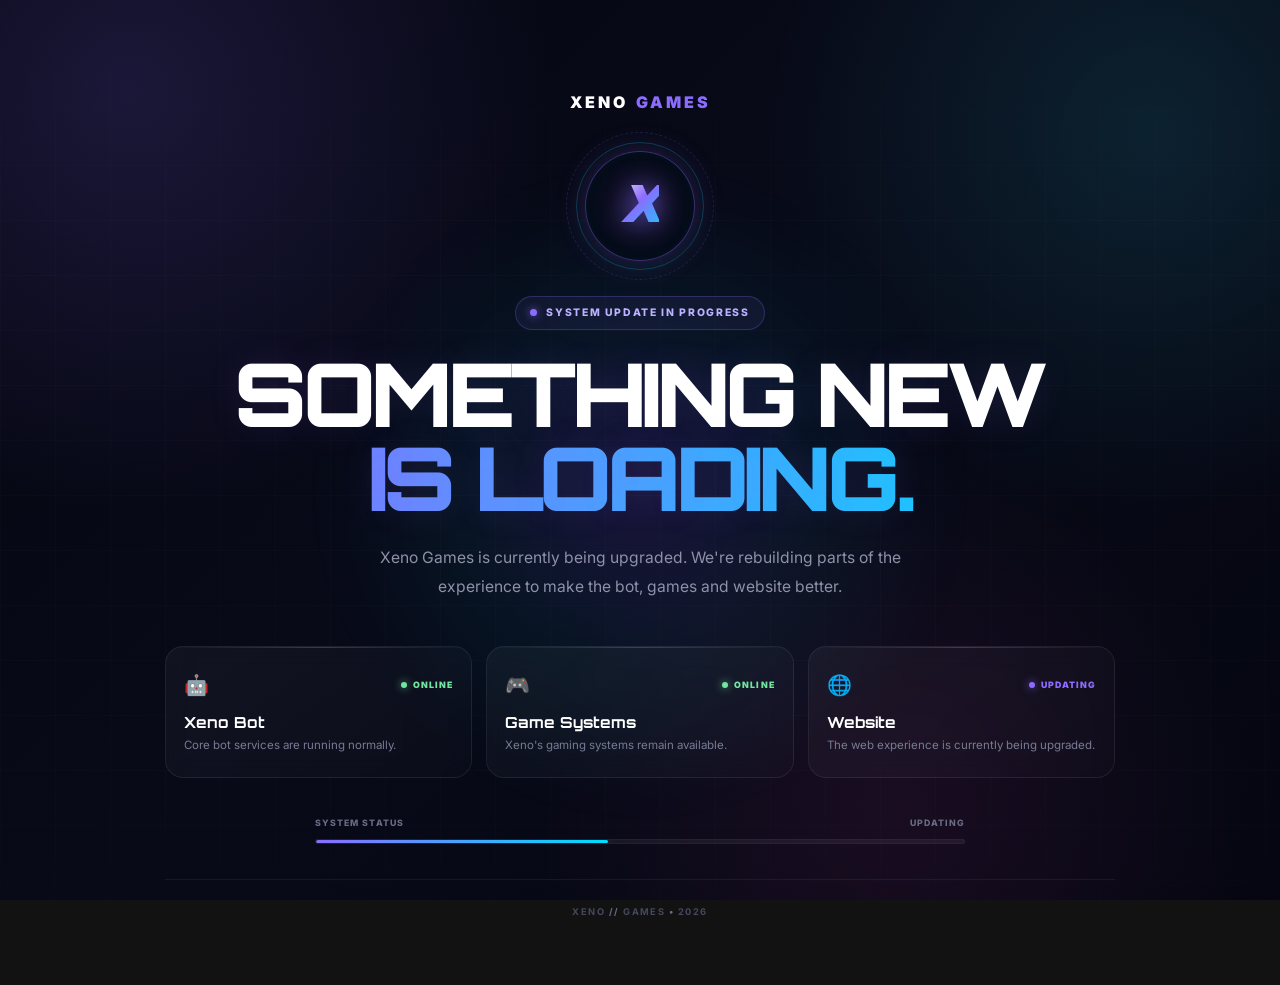
==== commit 95837c06: "Update commands.html" ====
--- a/commands.html
+++ b/commands.html
@@ -10,6 +10,8 @@
     <title>Commands — Xeno Games</title>
 
     <link rel="stylesheet" href="style.css?v=5">
+    <script src="maintenance.js"></script>
+    
 </head>
 
 <body>
--- a/style.css
+++ b/style.css
@@ -1,18 +1,20 @@
 @import url('https://fonts.googleapis.com/css2?family=Inter:wght@400;500;600;700;800&family=Orbitron:wght@500;600;700;800;900&display=swap');
 
+
 /* =========================================================
-   XENO PROJECTS — GAMING / CYBER THEME
+   XENO GAMES — LIVE CYBER GAMING SYSTEM
 ========================================================= */
 
 :root {
+
     --bg: #050611;
     --bg-2: #080a18;
-    --panel: rgba(15, 18, 38, 0.78);
+
+    --panel: rgba(15,18,38,0.78);
     --panel-solid: #0f1226;
-    --panel-2: rgba(21, 25, 52, 0.9);
-
-    --border: rgba(126, 110, 255, 0.18);
-    --border-hover: rgba(126, 110, 255, 0.48);
+
+    --border: rgba(126,110,255,0.18);
+    --border-hover: rgba(126,110,255,0.48);
 
     --text: #f4f5ff;
     --muted: #969bb8;
@@ -29,8 +31,9 @@
     --green: #52e09b;
     --red: #ff5f72;
 
-    --radius: 14px;
-}
+    --radius: 15px;
+}
+
 
 /* =========================================================
    RESET
@@ -47,6 +50,7 @@
 }
 
 body {
+
     min-height: 100vh;
 
     font-family:
@@ -66,17 +70,17 @@
     background:
         radial-gradient(
             circle at 10% 10%,
-            rgba(140, 108, 255, 0.16),
+            rgba(140,108,255,0.16),
             transparent 30%
         ),
         radial-gradient(
             circle at 90% 15%,
-            rgba(53, 231, 255, 0.11),
+            rgba(53,231,255,0.11),
             transparent 28%
         ),
         radial-gradient(
             circle at 70% 90%,
-            rgba(255, 79, 195, 0.08),
+            rgba(255,79,195,0.08),
             transparent 30%
         ),
         linear-gradient(
@@ -89,7 +93,13 @@
     background-attachment: fixed;
 }
 
+
+/* =========================================================
+   AMBIENT EFFECTS
+========================================================= */
+
 body::before {
+
     content: "";
 
     position: fixed;
@@ -98,7 +108,7 @@
 
     pointer-events: none;
 
-    opacity: 0.18;
+    opacity: 0.17;
 
     background-image:
         linear-gradient(
@@ -113,14 +123,95 @@
 
     background-size: 45px 45px;
 
-    mask-image: linear-gradient(
-        to bottom,
-        black,
-        transparent 85%
-    );
-
-    z-index: -1;
-}
+    mask-image:
+        linear-gradient(
+            to bottom,
+            black,
+            transparent 90%
+        );
+
+    -webkit-mask-image:
+        linear-gradient(
+            to bottom,
+            black,
+            transparent 90%
+        );
+
+    z-index: -3;
+
+    animation: gridMove 18s linear infinite;
+}
+
+.ambient {
+
+    position: fixed;
+
+    border-radius: 50%;
+
+    pointer-events: none;
+
+    filter: blur(70px);
+
+    z-index: -2;
+
+    opacity: 0.5;
+
+    animation: ambientFloat 10s ease-in-out infinite alternate;
+}
+
+.ambient-one {
+
+    width: 350px;
+    height: 350px;
+
+    top: 10%;
+    left: -180px;
+
+    background: rgba(140,108,255,0.13);
+}
+
+.ambient-two {
+
+    width: 300px;
+    height: 300px;
+
+    right: -130px;
+    top: 45%;
+
+    background: rgba(53,231,255,0.10);
+
+    animation-delay: -4s;
+}
+
+.scanline {
+
+    position: fixed;
+
+    inset: 0;
+
+    pointer-events: none;
+
+    background:
+        linear-gradient(
+            to bottom,
+            transparent 0%,
+            rgba(53,231,255,0.025) 50%,
+            transparent 100%
+        );
+
+    background-size: 100% 8px;
+
+    opacity: 0.25;
+
+    z-index: 10000;
+
+    mix-blend-mode: screen;
+}
+
+
+/* =========================================================
+   LINKS
+========================================================= */
 
 a {
     color: inherit;
@@ -132,8 +223,9 @@
     -webkit-tap-highlight-color: transparent;
 }
 
+
 /* =========================================================
-   GAMING TYPOGRAPHY
+   TYPOGRAPHY
 ========================================================= */
 
 h1,
@@ -144,7 +236,10 @@
 .nav-cta,
 .btn,
 .eyebrow,
-.command-name {
+.command-name,
+.feature-label,
+.event-tag {
+
     font-family:
         "Orbitron",
         "Inter",
@@ -171,11 +266,14 @@
     font-weight: 700;
 }
 
+
 /* =========================================================
    NAVBAR
+   MERGED / GLASS STYLE
 ========================================================= */
 
 .navbar {
+
     position: sticky;
 
     top: 0;
@@ -185,19 +283,25 @@
     width: 100%;
 
     background:
-        rgba(5, 6, 17, 0.72);
+        linear-gradient(
+            180deg,
+            rgba(5,6,17,0.78),
+            rgba(5,6,17,0.55)
+        );
 
     border-bottom:
-        1px solid rgba(140, 108, 255, 0.16);
-
-    backdrop-filter: blur(22px);
-    -webkit-backdrop-filter: blur(22px);
+        1px solid rgba(140,108,255,0.12);
+
+    backdrop-filter: blur(14px);
+
+    -webkit-backdrop-filter: blur(14px);
 
     box-shadow:
-        0 10px 40px rgba(0, 0, 0, 0.18);
+        0 8px 35px rgba(0,0,0,0.12);
 }
 
 .nav-inner {
+
     max-width: 1150px;
 
     min-height: 72px;
@@ -216,6 +320,7 @@
 }
 
 .logo {
+
     font-size: 1rem;
 
     font-weight: 900;
@@ -223,17 +328,26 @@
     letter-spacing: 0.09em;
 
     white-space: nowrap;
+
+    transition:
+        transform 0.3s ease;
+}
+
+.logo:hover {
+    transform: translateY(-1px);
 }
 
 .logo span {
+
     color: var(--cyan);
 
     text-shadow:
-        0 0 15px rgba(53, 231, 255, 0.65),
-        0 0 35px rgba(53, 231, 255, 0.25);
+        0 0 15px rgba(53,231,255,0.65),
+        0 0 35px rgba(53,231,255,0.25);
 }
 
 .nav-links {
+
     display: flex;
 
     align-items: center;
@@ -242,6 +356,7 @@
 }
 
 .nav-links a {
+
     position: relative;
 
     padding: 9px 12px;
@@ -257,13 +372,14 @@
     letter-spacing: 0.035em;
 
     transition:
-        color 0.2s ease,
-        background 0.2s ease,
-        transform 0.2s ease;
+        color 0.25s ease,
+        background 0.25s ease,
+        transform 0.25s ease;
 }
 
 .nav-links a:hover,
 .nav-links a.active {
+
     color: white;
 
     background:
@@ -277,6 +393,7 @@
 }
 
 .nav-links a.active::after {
+
     content: "";
 
     position: absolute;
@@ -298,14 +415,19 @@
         );
 
     box-shadow:
-        0 0 10px rgba(53, 231, 255, 0.5);
-}
+        0 0 10px rgba(53,231,255,0.5);
+
+    animation:
+        navGlow 2s ease-in-out infinite;
+}
+
 
 /* =========================================================
-   DISCORD BUTTON
+   NAV CTA
 ========================================================= */
 
 .nav-cta {
+
     color: #050611 !important;
 
     background:
@@ -324,16 +446,17 @@
         0 0 22px rgba(53,231,255,0.18),
         0 0 35px rgba(140,108,255,0.12);
 
-    transition:
-        transform 0.2s ease,
-        filter 0.2s ease,
-        box-shadow 0.2s ease;
+    animation:
+        buttonGlow 3s ease-in-out infinite;
 }
 
 .nav-cta:hover {
+
     color: #050611 !important;
 
-    transform: translateY(-2px) scale(1.02);
+    transform:
+        translateY(-2px)
+        scale(1.02) !important;
 
     filter: brightness(1.1);
 
@@ -342,12 +465,18 @@
         0 0 45px rgba(140,108,255,0.22);
 }
 
+
 /* =========================================================
    GENERAL
 ========================================================= */
 
 .container {
-    width: min(1150px, calc(100% - 36px));
+
+    width:
+        min(
+            1150px,
+            calc(100% - 36px)
+        );
 
     margin: auto;
 }
@@ -356,13 +485,66 @@
     padding: 95px 0;
 }
 
+.compact-section {
+    padding-top: 55px;
+}
+
 .section-header {
+
     max-width: 700px;
 
     margin-bottom: 40px;
 }
 
+.section-header p {
+
+    margin-top: 17px;
+
+    color: var(--muted);
+
+    font-size: 1rem;
+}
+
+.split-header {
+
+    max-width: none;
+
+    display: flex;
+
+    align-items: flex-end;
+
+    justify-content: space-between;
+
+    gap: 30px;
+}
+
+.text-link {
+
+    color: var(--cyan);
+
+    font-family: "Orbitron", sans-serif;
+
+    font-size: 0.68rem;
+
+    font-weight: 800;
+
+    white-space: nowrap;
+
+    transition:
+        transform 0.2s ease,
+        text-shadow 0.2s ease;
+}
+
+.text-link:hover {
+
+    transform: translateX(4px);
+
+    text-shadow:
+        0 0 15px rgba(53,231,255,0.55);
+}
+
 .eyebrow {
+
     display: inline-block;
 
     margin-bottom: 14px;
@@ -391,30 +573,65 @@
         clamp(2rem, 4vw, 3.1rem);
 }
 
-.section-header p,
-.muted {
+.section-header h2 {
+    margin-bottom: 0;
+}
+
+p {
     color: var(--muted);
 }
 
-.section-header p {
-    margin-top: 17px;
-
-    font-size: 1rem;
-}
 
 /* =========================================================
    HERO
 ========================================================= */
 
 .hero {
+
     position: relative;
 
-    padding: 120px 0 90px;
+    min-height: 690px;
+
+    padding: 115px 0 90px;
 
     overflow: hidden;
+
+    display: flex;
+
+    align-items: center;
 }
 
 .hero::before {
+
+    content: "";
+
+    position: absolute;
+
+    width: 700px;
+    height: 700px;
+
+    top: -320px;
+    right: -180px;
+
+    border-radius: 50%;
+
+    background:
+        radial-gradient(
+            circle,
+            rgba(53,231,255,0.15),
+            transparent 65%
+        );
+
+    filter: blur(20px);
+
+    pointer-events: none;
+
+    animation:
+        heroGlow 6s ease-in-out infinite alternate;
+}
+
+.hero::after {
+
     content: "";
 
     position: absolute;
@@ -422,55 +639,42 @@
     width: 600px;
     height: 600px;
 
-    top: -300px;
-    right: -180px;
+    left: -350px;
+    bottom: -330px;
 
     border-radius: 50%;
 
     background:
         radial-gradient(
             circle,
-            rgba(53,231,255,0.14),
+            rgba(140,108,255,0.17),
             transparent 65%
         );
 
-    filter: blur(20px);
-
     pointer-events: none;
-}
-
-.hero::after {
-    content: "";
-
-    position: absolute;
-
-    width: 500px;
-    height: 500px;
-
-    left: -300px;
-    bottom: -300px;
-
-    border-radius: 50%;
-
-    background:
-        radial-gradient(
-            circle,
-            rgba(140,108,255,0.16),
-            transparent 65%
-        );
-
-    pointer-events: none;
+
+    animation:
+        heroGlow 8s ease-in-out infinite alternate-reverse;
+}
+
+.hero .container {
+
+    position: relative;
+
+    z-index: 2;
 }
 
 .hero-content {
+
     position: relative;
 
-    z-index: 2;
-
-    max-width: 820px;
+    z-index: 5;
+
+    max-width: 760px;
 }
 
 .hero h1 span {
+
     color: transparent;
 
     background:
@@ -478,17 +682,25 @@
             90deg,
             var(--cyan),
             var(--purple),
-            var(--pink)
-        );
+            var(--pink),
+            var(--cyan)
+        );
+
+    background-size: 300% 100%;
 
     background-clip: text;
+
     -webkit-background-clip: text;
+
+    animation:
+        gradientFlow 5s ease infinite;
 
     text-shadow:
         0 0 35px rgba(140,108,255,0.16);
 }
 
 .hero-description {
+
     max-width: 680px;
 
     margin: 25px 0 32px;
@@ -497,12 +709,165 @@
 
     font-size: 1.08rem;
 }
+
+
+/* =========================================================
+   HERO ORBIT
+========================================================= */
+
+.hero-orbit {
+
+    position: absolute;
+
+    width: 500px;
+    height: 500px;
+
+    right: -40px;
+    top: 95px;
+
+    pointer-events: none;
+
+    opacity: 0.9;
+}
+
+.xeno-core {
+
+    position: absolute;
+
+    width: 105px;
+    height: 105px;
+
+    left: 50%;
+    top: 50%;
+
+    transform:
+        translate(-50%,-50%);
+
+    display: flex;
+
+    align-items: center;
+    justify-content: center;
+
+    border-radius: 28px;
+
+    background:
+        linear-gradient(
+            135deg,
+            rgba(53,231,255,0.16),
+            rgba(140,108,255,0.2)
+        );
+
+    border:
+        1px solid rgba(53,231,255,0.45);
+
+    box-shadow:
+        0 0 35px rgba(53,231,255,0.18),
+        0 0 80px rgba(140,108,255,0.16),
+        inset 0 0 35px rgba(255,255,255,0.04);
+
+    animation:
+        coreFloat 4s ease-in-out infinite;
+}
+
+.xeno-core span {
+
+    color: var(--cyan);
+
+    font-size: 3rem;
+
+    text-shadow:
+        0 0 25px rgba(53,231,255,0.8);
+
+    animation:
+        coreSpin 8s linear infinite;
+}
+
+.orbit {
+
+    position: absolute;
+
+    inset: 15%;
+
+    border:
+        1px solid rgba(53,231,255,0.14);
+
+    border-radius: 50%;
+
+    animation:
+        orbitSpin 16s linear infinite;
+}
+
+.orbit-two {
+
+    inset: 7%;
+
+    border-color:
+        rgba(140,108,255,0.13);
+
+    animation:
+        orbitSpinReverse 22s linear infinite;
+}
+
+.floating-symbol {
+
+    position: absolute;
+
+    width: 48px;
+    height: 48px;
+
+    display: flex;
+
+    align-items: center;
+    justify-content: center;
+
+    border-radius: 14px;
+
+    background:
+        rgba(10,12,28,0.78);
+
+    border:
+        1px solid rgba(140,108,255,0.25);
+
+    box-shadow:
+        0 0 25px rgba(140,108,255,0.12);
+
+    font-size: 1.25rem;
+
+    transition:
+        transform 0.2s ease;
+}
+
+.symbol-one {
+    left: 12%;
+    top: 34%;
+    animation: symbolFloat 4s ease-in-out infinite;
+}
+
+.symbol-two {
+    right: 15%;
+    top: 18%;
+    animation: symbolFloat 5s ease-in-out infinite -1s;
+}
+
+.symbol-three {
+    right: 7%;
+    bottom: 23%;
+    animation: symbolFloat 4.5s ease-in-out infinite -2s;
+}
+
+.symbol-four {
+    left: 20%;
+    bottom: 13%;
+    animation: symbolFloat 5.5s ease-in-out infinite -3s;
+}
+
 
 /* =========================================================
    STATUS
 ========================================================= */
 
 .status {
+
     display: inline-flex;
 
     align-items: center;
@@ -532,9 +897,12 @@
 }
 
 .status-dot {
+
     width: 7px;
     height: 7px;
 
+    flex-shrink: 0;
+
     border-radius: 50%;
 
     background: var(--green);
@@ -546,24 +914,65 @@
         pulse 2s infinite;
 }
 
-@keyframes pulse {
-    0%,
-    100% {
-        opacity: 1;
-        transform: scale(1);
-    }
-
-    50% {
-        opacity: 0.55;
-        transform: scale(0.8);
-    }
-}
+
+/* =========================================================
+   HERO STATS
+========================================================= */
+
+.hero-stats {
+
+    display: flex;
+
+    gap: 10px;
+
+    margin-top: 42px;
+}
+
+.stat {
+
+    min-width: 115px;
+
+    padding: 13px 15px;
+
+    border:
+        1px solid rgba(140,108,255,0.17);
+
+    border-radius: 11px;
+
+    background:
+        rgba(10,12,28,0.5);
+
+    backdrop-filter: blur(10px);
+}
+
+.stat strong {
+
+    display: block;
+
+    color: white;
+
+    font-family: "Orbitron", sans-serif;
+
+    font-size: 1.15rem;
+
+    text-shadow:
+        0 0 12px rgba(53,231,255,0.3);
+}
+
+.stat span {
+
+    color: var(--muted);
+
+    font-size: 0.67rem;
+}
+
 
 /* =========================================================
    BUTTONS
 ========================================================= */
 
 .buttons {
+
     display: flex;
 
     flex-wrap: wrap;
@@ -572,6 +981,7 @@
 }
 
 .btn {
+
     position: relative;
 
     display: inline-flex;
@@ -606,6 +1016,7 @@
 }
 
 .btn::before {
+
     content: "";
 
     position: absolute;
@@ -620,13 +1031,14 @@
         linear-gradient(
             90deg,
             transparent,
-            rgba(255,255,255,0.22),
+            rgba(255,255,255,0.24),
             transparent
         );
 
     transform: skewX(-20deg);
 
-    transition: left 0.55s ease;
+    transition:
+        left 0.55s ease;
 
     pointer-events: none;
 }
@@ -643,9 +1055,8 @@
     transform: translateY(0) scale(0.97);
 }
 
-/* CYAN + PURPLE */
-
 .btn-primary {
+
     color: #050611;
 
     background:
@@ -664,6 +1075,7 @@
 }
 
 .btn-primary:hover {
+
     filter: brightness(1.12);
 
     box-shadow:
@@ -671,9 +1083,13 @@
         0 0 50px rgba(140,108,255,0.22);
 }
 
-/* GLASS */
+.pulse-button {
+    animation:
+        buttonGlow 3s ease-in-out infinite;
+}
 
 .btn-secondary {
+
     color: var(--text);
 
     background:
@@ -686,6 +1102,7 @@
 }
 
 .btn-secondary:hover {
+
     color: var(--cyan);
 
     border-color:
@@ -698,115 +1115,647 @@
         0 0 25px rgba(53,231,255,0.12);
 }
 
-/* ORANGE */
-
-.btn-orange {
-    color: #180a03;
+
+/* =========================================================
+   BUTTON RIPPLE
+========================================================= */
+
+.button-ripple {
+
+    position: absolute;
+
+    width: 5px;
+    height: 5px;
+
+    border-radius: 50%;
+
+    background:
+        rgba(255,255,255,0.65);
+
+    transform:
+        translate(-50%,-50%)
+        scale(1);
+
+    animation:
+        ripple 0.65s ease-out forwards;
+
+    pointer-events: none;
+}
+
+
+/* =========================================================
+   CATEGORY CARDS
+========================================================= */
+
+.category-grid {
+
+    display: grid;
+
+    grid-template-columns:
+        repeat(3,1fr);
+
+    gap: 16px;
+}
+
+.category-card {
+
+    position: relative;
+
+    display: grid;
+
+    grid-template-columns: auto 1fr auto;
+
+    align-items: center;
+
+    gap: 16px;
+
+    padding: 22px;
+
+    border:
+        1px solid var(--border);
+
+    border-radius: var(--radius);
+
+    background:
+        linear-gradient(
+            145deg,
+            rgba(18,22,48,0.82),
+            rgba(10,12,28,0.72)
+        );
+
+    overflow: hidden;
+
+    transition:
+        transform 0.3s ease,
+        border-color 0.3s ease,
+        box-shadow 0.3s ease;
+}
+
+.category-card::after {
+
+    content: "";
+
+    position: absolute;
+
+    width: 100px;
+    height: 100px;
+
+    right: -50px;
+    top: -50px;
+
+    border-radius: 50%;
+
+    background:
+        rgba(53,231,255,0.08);
+
+    filter: blur(20px);
+
+    transition:
+        transform 0.4s ease;
+}
+
+.category-card:hover {
+
+    transform:
+        translateY(-6px);
+
+    border-color:
+        rgba(53,231,255,0.35);
+
+    box-shadow:
+        0 20px 45px rgba(0,0,0,0.25),
+        0 0 30px rgba(53,231,255,0.07);
+}
+
+.category-card:hover::after {
+    transform: scale(2.5);
+}
+
+.category-icon {
+
+    width: 52px;
+    height: 52px;
+
+    display: flex;
+
+    align-items: center;
+    justify-content: center;
+
+    border-radius: 13px;
 
     background:
         linear-gradient(
             135deg,
-            var(--orange),
-            #ffc06d
+            rgba(53,231,255,0.09),
+            rgba(140,108,255,0.13)
+        );
+
+    border:
+        1px solid rgba(53,231,255,0.18);
+
+    font-size: 1.35rem;
+}
+
+.category-card span {
+
+    color: var(--cyan);
+
+    font-family: "Orbitron", sans-serif;
+
+    font-size: 0.58rem;
+
+    letter-spacing: 0.15em;
+}
+
+.category-card h3 {
+    margin: 2px 0;
+}
+
+.category-card p {
+    font-size: 0.78rem;
+}
+
+.category-card b {
+
+    color: var(--cyan);
+
+    font-size: 1.2rem;
+
+    transition:
+        transform 0.25s ease;
+}
+
+.category-card:hover b {
+    transform: translateX(5px);
+}
+
+
+/* =========================================================
+   EVENTS
+========================================================= */
+
+.event-section {
+    position: relative;
+}
+
+.event-grid {
+
+    display: grid;
+
+    grid-template-columns:
+        repeat(4,1fr);
+
+    gap: 16px;
+}
+
+.full-events {
+    grid-template-columns:
+        repeat(3,1fr);
+}
+
+.event-card {
+
+    position: relative;
+
+    min-height: 285px;
+
+    padding: 24px;
+
+    border:
+        1px solid var(--border);
+
+    border-radius: var(--radius);
+
+    background:
+        linear-gradient(
+            145deg,
+            rgba(18,22,48,0.88),
+            rgba(9,11,26,0.82)
+        );
+
+    overflow: hidden;
+
+    transition:
+        transform 0.3s ease,
+        border-color 0.3s ease,
+        box-shadow 0.3s ease;
+}
+
+.event-card::before {
+
+    content: "";
+
+    position: absolute;
+
+    left: 0;
+    right: 0;
+    top: 0;
+
+    height: 2px;
+
+    background:
+        linear-gradient(
+            90deg,
+            transparent,
+            var(--event-color, var(--cyan)),
+            transparent
         );
 
     box-shadow:
-        0 0 25px rgba(255,145,77,0.16);
-}
-
-.btn-orange:hover {
-    filter: brightness(1.1);
+        0 0 20px var(--event-color, var(--cyan));
+
+    animation:
+        eventLine 3s ease-in-out infinite;
+}
+
+.event-card::after {
+
+    content: "";
+
+    position: absolute;
+
+    width: 180px;
+    height: 180px;
+
+    right: -90px;
+    bottom: -100px;
+
+    border-radius: 50%;
+
+    background:
+        var(--event-color, var(--cyan));
+
+    opacity: 0.06;
+
+    filter: blur(25px);
+
+    transition:
+        transform 0.4s ease,
+        opacity 0.4s ease;
+}
+
+.event-card:hover {
+
+    transform:
+        translateY(-8px)
+        scale(1.01);
+
+    border-color:
+        color-mix(
+            in srgb,
+            var(--event-color,var(--cyan)) 45%,
+            transparent
+        );
 
     box-shadow:
-        0 0 35px rgba(255,145,77,0.3);
-}
-
-/* PURPLE */
-
-.btn-purple {
-    color: white;
+        0 25px 55px rgba(0,0,0,0.28),
+        0 0 35px
+        color-mix(
+            in srgb,
+            var(--event-color,var(--cyan)) 12%,
+            transparent
+        );
+}
+
+.event-card:hover::after {
+
+    transform: scale(2.2);
+
+    opacity: 0.1;
+}
+
+.temporal {
+    --event-color: #35e7ff;
+}
+
+.meteor {
+    --event-color: #ff914d;
+}
+
+.double {
+    --event-color: #52e09b;
+}
+
+.boss {
+    --event-color: #ff5f72;
+}
+
+.gamble {
+    --event-color: #ff4fc3;
+}
+
+.raid {
+    --event-color: #8c6cff;
+}
+
+.event-top {
+
+    display: flex;
+
+    align-items: center;
+
+    justify-content: space-between;
+
+    gap: 10px;
+
+    margin-bottom: 25px;
+}
+
+.event-icon {
+
+    width: 47px;
+    height: 47px;
+
+    display: flex;
+
+    align-items: center;
+    justify-content: center;
+
+    border-radius: 12px;
+
+    background:
+        rgba(255,255,255,0.035);
+
+    border:
+        1px solid
+        color-mix(
+            in srgb,
+            var(--event-color,var(--cyan)) 30%,
+            transparent
+        );
+
+    font-size: 1.3rem;
+}
+
+.event-tag {
+
+    color: var(--event-color,var(--cyan));
+
+    font-size: 0.52rem;
+
+    font-weight: 900;
+
+    letter-spacing: 0.12em;
+}
+
+.event-card h3 {
+    font-size: 1.1rem;
+}
+
+.event-card p {
+
+    margin-top: 10px;
+
+    font-size: 0.81rem;
+
+    line-height: 1.7;
+}
+
+.event-footer,
+.event-details {
+
+    display: flex;
+
+    flex-wrap: wrap;
+
+    gap: 7px;
+
+    margin-top: 25px;
+}
+
+.event-footer span,
+.event-details span {
+
+    padding: 6px 8px;
+
+    border-radius: 7px;
+
+    background:
+        rgba(255,255,255,0.035);
+
+    color: var(--muted);
+
+    font-family: "Orbitron", sans-serif;
+
+    font-size: 0.49rem;
+
+    letter-spacing: 0.04em;
+}
+
+
+/* =========================================================
+   ECONOMY
+========================================================= */
+
+.economy-panel {
+
+    position: relative;
+
+    min-height: 320px;
+
+    display: flex;
+
+    align-items: center;
+
+    justify-content: space-between;
+
+    gap: 40px;
+
+    padding: 45px;
+
+    border:
+        1px solid rgba(53,231,255,0.2);
+
+    border-radius: 18px;
 
     background:
         linear-gradient(
             135deg,
-            #7357ff,
-            #bd73ff
-        );
+            rgba(53,231,255,0.06),
+            rgba(140,108,255,0.1),
+            rgba(10,12,28,0.88)
+        );
+
+    overflow: hidden;
+}
+
+.economy-panel::before {
+
+    content: "";
+
+    position: absolute;
+
+    width: 500px;
+    height: 500px;
+
+    right: -250px;
+    top: -200px;
+
+    border-radius: 50%;
+
+    background:
+        radial-gradient(
+            circle,
+            rgba(53,231,255,0.13),
+            transparent 65%
+        );
+
+    animation:
+        heroGlow 6s ease-in-out infinite alternate;
+}
+
+.economy-content {
+
+    position: relative;
+
+    z-index: 2;
+
+    max-width: 680px;
+}
+
+.economy-content h2 span {
+
+    color: transparent;
+
+    background:
+        linear-gradient(
+            90deg,
+            var(--cyan),
+            var(--purple)
+        );
+
+    background-clip: text;
+
+    -webkit-background-clip: text;
+}
+
+.economy-content p {
+
+    margin-top: 17px;
+
+    max-width: 620px;
+}
+
+.economy-pills {
+
+    display: flex;
+
+    flex-wrap: wrap;
+
+    gap: 8px;
+
+    margin-top: 25px;
+}
+
+.economy-pills span {
+
+    padding: 8px 11px;
+
+    border:
+        1px solid rgba(140,108,255,0.2);
+
+    border-radius: 999px;
+
+    background:
+        rgba(255,255,255,0.025);
+
+    color: var(--muted);
+
+    font-size: 0.68rem;
+}
+
+.coin-display {
+
+    position: relative;
+
+    width: 190px;
+    height: 190px;
+
+    display: flex;
+
+    flex-direction: column;
+
+    align-items: center;
+    justify-content: center;
+
+    flex-shrink: 0;
+
+    z-index: 2;
+}
+
+.coin {
+
+    width: 110px;
+    height: 110px;
+
+    display: flex;
+
+    align-items: center;
+    justify-content: center;
+
+    border-radius: 50%;
+
+    color: #050611;
+
+    background:
+        linear-gradient(
+            135deg,
+            var(--cyan),
+            var(--purple)
+        );
+
+    border:
+        4px solid rgba(255,255,255,0.2);
+
+    font-family: "Orbitron", sans-serif;
+
+    font-size: 2.8rem;
+
+    font-weight: 900;
 
     box-shadow:
-        0 0 25px rgba(140,108,255,0.2);
-}
-
-.btn-purple:hover {
-    filter: brightness(1.1);
-
-    box-shadow:
-        0 0 35px rgba(140,108,255,0.35);
-}
-
-/* GREEN */
-
-.btn-green {
-    color: #06130d;
-
-    background:
-        linear-gradient(
-            135deg,
-            var(--green),
-            #9af5c8
-        );
-
-    box-shadow:
-        0 0 25px rgba(82,224,155,0.15);
-}
-
-.btn-green:hover {
-    filter: brightness(1.08);
-
-    box-shadow:
-        0 0 35px rgba(82,224,155,0.3);
-}
-
-/* PINK */
-
-.btn-pink {
-    color: white;
-
-    background:
-        linear-gradient(
-            135deg,
-            var(--pink),
-            #8c6cff
-        );
-
-    box-shadow:
-        0 0 25px rgba(255,79,195,0.16);
-}
-
-.btn-pink:hover {
-    filter: brightness(1.1);
-
-    box-shadow:
-        0 0 35px rgba(255,79,195,0.3);
-}
+        0 0 30px rgba(53,231,255,0.3),
+        0 0 70px rgba(140,108,255,0.2);
+
+    animation:
+        coinFloat 3s ease-in-out infinite;
+}
+
+.coin-display span {
+
+    margin-top: 15px;
+
+    color: var(--muted);
+
+    font-family: "Orbitron", sans-serif;
+
+    font-size: 0.55rem;
+
+    letter-spacing: 0.15em;
+}
+
 
 /* =========================================================
-   CARDS
+   FEATURE CARDS
 ========================================================= */
 
-.grid {
+.feature-grid {
+
     display: grid;
 
     grid-template-columns:
-        repeat(3, 1fr);
+        repeat(3,1fr);
 
     gap: 18px;
 }
 
-.card {
+.feature-card {
+
     position: relative;
 
-    padding: 25px;
+    min-height: 270px;
+
+    padding: 28px;
 
     border:
         1px solid var(--border);
@@ -820,8 +1769,108 @@
             rgba(10,12,28,0.76)
         );
 
+    overflow: hidden;
+
+    transition:
+        transform 0.3s ease,
+        border-color 0.3s ease,
+        box-shadow 0.3s ease;
+}
+
+.feature-card:hover {
+
+    transform:
+        translateY(-8px);
+
+    border-color:
+        var(--border-hover);
+
+    box-shadow:
+        0 25px 55px rgba(0,0,0,0.27),
+        0 0 30px rgba(140,108,255,0.08);
+}
+
+.feature-number {
+
+    position: absolute;
+
+    right: 20px;
+    top: 15px;
+
+    color: rgba(255,255,255,0.045);
+
+    font-family: "Orbitron", sans-serif;
+
+    font-size: 3.5rem;
+
+    font-weight: 900;
+}
+
+.feature-label {
+
+    position: absolute;
+
+    bottom: 22px;
+    left: 28px;
+
+    color: var(--cyan);
+
+    font-size: 0.51rem;
+
+    letter-spacing: 0.14em;
+}
+
+.feature-card p {
+
+    margin-top: 10px;
+
+    font-size: 0.84rem;
+}
+
+
+/* =========================================================
+   NORMAL CARDS
+========================================================= */
+
+.grid {
+
+    display: grid;
+
+    grid-template-columns:
+        repeat(3,1fr);
+
+    gap: 18px;
+}
+
+.economy-grid {
+
+    display: grid;
+
+    grid-template-columns:
+        repeat(3,1fr);
+
+    gap: 18px;
+}
+
+.card {
+
+    position: relative;
+
+    padding: 25px;
+
+    border:
+        1px solid var(--border);
+
+    border-radius: var(--radius);
+
+    background:
+        linear-gradient(
+            145deg,
+            rgba(18,22,48,0.86),
+            rgba(10,12,28,0.76)
+        );
+
     backdrop-filter: blur(14px);
-    -webkit-backdrop-filter: blur(14px);
 
     overflow: hidden;
 
@@ -833,6 +1882,7 @@
 }
 
 .card::before {
+
     content: "";
 
     position: absolute;
@@ -854,11 +1904,14 @@
 
     opacity: 0;
 
-    transition: opacity 0.25s ease;
+    transition:
+        opacity 0.25s ease;
 }
 
 .card:hover {
-    transform: translateY(-7px);
+
+    transform:
+        translateY(-7px);
 
     border-color:
         var(--border-hover);
@@ -880,6 +1933,7 @@
 }
 
 .card-icon {
+
     width: 45px;
     height: 45px;
 
@@ -902,9 +1956,6 @@
             rgba(140,108,255,0.12)
         );
 
-    box-shadow:
-        inset 0 0 20px rgba(140,108,255,0.04);
-
     font-size: 1.2rem;
 }
 
@@ -913,22 +1964,68 @@
 }
 
 .card p {
-    color: var(--muted);
-
     font-size: 0.88rem;
 }
 
+
 /* =========================================================
-   COMMANDS
+   COMMAND SYSTEM
 ========================================================= */
 
+.command-category {
+
+    margin-bottom: 70px;
+}
+
+.category-heading {
+
+    display: flex;
+
+    align-items: center;
+
+    gap: 15px;
+
+    margin-bottom: 22px;
+}
+
+.category-heading-icon {
+
+    width: 50px;
+    height: 50px;
+
+    display: flex;
+
+    align-items: center;
+    justify-content: center;
+
+    border-radius: 13px;
+
+    border:
+        1px solid rgba(53,231,255,0.2);
+
+    background:
+        rgba(53,231,255,0.05);
+
+    font-size: 1.3rem;
+}
+
+.category-heading .eyebrow {
+    margin-bottom: 2px;
+}
+
+.category-heading h2 {
+    font-size: 1.65rem;
+}
+
 .command-list {
+
     display: grid;
 
-    gap: 12px;
+    gap: 10px;
 }
 
 .command {
+
     position: relative;
 
     display: flex;
@@ -958,8 +2055,35 @@
         box-shadow 0.2s ease;
 }
 
+.command::before {
+
+    content: "";
+
+    position: absolute;
+
+    left: 0;
+    top: 20%;
+    bottom: 20%;
+
+    width: 2px;
+
+    border-radius: 99px;
+
+    background: var(--cyan);
+
+    box-shadow:
+        0 0 12px rgba(53,231,255,0.5);
+
+    opacity: 0;
+
+    transition:
+        opacity 0.2s ease;
+}
+
 .command:hover {
-    transform: translateX(5px);
+
+    transform:
+        translateX(5px);
 
     border-color:
         rgba(53,231,255,0.35);
@@ -972,7 +2096,12 @@
         -3px 0 20px rgba(53,231,255,0.05);
 }
 
+.command:hover::before {
+    opacity: 1;
+}
+
 .command-name {
+
     color: var(--cyan);
 
     font-size: 0.78rem;
@@ -984,18 +2113,21 @@
 }
 
 .command-description {
+
     color: var(--muted);
 
     font-size: 0.88rem;
 
     text-align: right;
 }
+
 
 /* =========================================================
    INFO PANEL
 ========================================================= */
 
 .info-panel {
+
     position: relative;
 
     padding: 30px;
@@ -1020,6 +2152,7 @@
 }
 
 .info-panel::after {
+
     content: "";
 
     position: absolute;
@@ -1038,27 +2171,30 @@
     filter: blur(40px);
 
     pointer-events: none;
+
+    animation:
+        ambientFloat 5s ease-in-out infinite alternate;
 }
 
 .info-panel p {
     margin-top: 10px;
-
-    color: var(--muted);
-}
+}
+
 
 /* =========================================================
    DONATION
 ========================================================= */
 
 .donate-box {
-    max-width: 760px;
-
-    padding: 38px;
+
+    max-width: 850px;
+
+    padding: 42px;
 
     border:
         1px solid rgba(255,145,77,0.25);
 
-    border-radius: 16px;
+    border-radius: 18px;
 
     background:
         linear-gradient(
@@ -1076,69 +2212,42 @@
     margin-bottom: 13px;
 }
 
-.donate-box p {
-    color: var(--muted);
-}
-
-.payment-list {
-    display: grid;
-
-    grid-template-columns:
-        repeat(3, 1fr);
-
-    gap: 13px;
-
-    margin-top: 28px;
-}
-
-.payment {
-    padding: 18px;
+.support-status {
+
+    display: inline-flex;
+
+    align-items: center;
+
+    gap: 9px;
+
+    margin-top: 25px;
+
+    padding: 10px 14px;
 
     border:
-        1px solid var(--border);
-
-    border-radius: 11px;
-
-    background:
-        rgba(7,9,22,0.72);
-
-    transition:
-        transform 0.2s ease,
-        border-color 0.2s ease,
-        background 0.2s ease;
-}
-
-.payment:hover {
-    transform: translateY(-4px);
-
-    border-color:
-        rgba(255,145,77,0.35);
-
-    background:
-        rgba(20,17,34,0.9);
-}
-
-.payment strong {
-    display: block;
-
-    margin-bottom: 5px;
+        1px solid rgba(255,145,77,0.25);
+
+    border-radius: 999px;
+
+    color: #ffc49e;
+
+    background:
+        rgba(255,145,77,0.06);
 
     font-family: "Orbitron", sans-serif;
 
-    font-size: 0.78rem;
-}
-
-.payment span {
-    color: var(--muted);
-
-    font-size: 0.8rem;
-}
+    font-size: 0.58rem;
+
+    letter-spacing: 0.08em;
+}
+
 
 /* =========================================================
    AD SLOT
 ========================================================= */
 
 .ad-slot {
+
     width: 100%;
 
     min-height: 90px;
@@ -1148,7 +2257,6 @@
     display: flex;
 
     align-items: center;
-
     justify-content: center;
 
     border:
@@ -1167,52 +2275,77 @@
 
     text-transform: uppercase;
 }
+
 
 /* =========================================================
    PAGE HERO
 ========================================================= */
 
 .page-hero {
+
     position: relative;
 
-    padding: 85px 0 40px;
+    padding: 100px 0 50px;
 
     overflow: hidden;
 }
 
-.page-hero::after {
+.page-hero::before {
+
     content: "";
 
     position: absolute;
 
-    width: 350px;
-    height: 350px;
-
-    right: -150px;
-    top: -130px;
+    width: 450px;
+    height: 450px;
+
+    right: -220px;
+    top: -170px;
 
     border-radius: 50%;
 
     background:
         radial-gradient(
             circle,
-            rgba(140,108,255,0.13),
+            rgba(53,231,255,0.12),
             transparent 68%
         );
 
-    pointer-events: none;
+    filter: blur(10px);
+
+    animation:
+        heroGlow 6s ease-in-out infinite alternate;
 }
 
 .page-hero h1 {
+
     position: relative;
 
     z-index: 1;
 
     font-size:
-        clamp(2.4rem, 6vw, 4.2rem);
+        clamp(2.4rem,6vw,4.2rem);
+}
+
+.page-hero h1 span {
+
+    color: transparent;
+
+    background:
+        linear-gradient(
+            90deg,
+            var(--cyan),
+            var(--purple),
+            var(--pink)
+        );
+
+    background-clip: text;
+
+    -webkit-background-clip: text;
 }
 
 .page-hero p {
+
     position: relative;
 
     z-index: 1;
@@ -1220,15 +2353,309 @@
     max-width: 650px;
 
     margin-top: 16px;
+}
+
+
+/* =========================================================
+   CTA PANEL
+========================================================= */
+
+.cta-panel {
+
+    position: relative;
+
+    text-align: center;
+
+    padding: 65px 30px;
+
+    border:
+        1px solid rgba(53,231,255,0.2);
+
+    border-radius: 18px;
+
+    background:
+        radial-gradient(
+            circle at center,
+            rgba(53,231,255,0.08),
+            transparent 55%
+        ),
+        rgba(10,12,28,0.72);
+
+    overflow: hidden;
+}
+
+.cta-panel h2 {
+
+    margin-bottom: 10px;
+}
+
+.cta-panel p {
+
+    margin-bottom: 25px;
+}
+
+.cta-panel .buttons {
+
+    justify-content: center;
+}
+
+
+/* =========================================================
+   MAINTENANCE
+========================================================= */
+
+.maintenance-page {
+
+    min-height: 100vh;
+
+    display: flex;
+
+    flex-direction: column;
+}
+
+.maintenance-main {
+
+    flex: 1;
+
+    display: flex;
+
+    align-items: center;
+
+    justify-content: center;
+
+    padding: 60px 20px;
+}
+
+.maintenance-card {
+
+    width: min(720px,100%);
+
+    padding: 55px;
+
+    text-align: center;
+
+    border:
+        1px solid rgba(53,231,255,0.2);
+
+    border-radius: 22px;
+
+    background:
+        linear-gradient(
+            145deg,
+            rgba(18,22,48,0.92),
+            rgba(8,10,24,0.88)
+        );
+
+    box-shadow:
+        0 30px 100px rgba(0,0,0,0.4),
+        0 0 60px rgba(53,231,255,0.05);
+
+    backdrop-filter: blur(20px);
+
+    overflow: hidden;
+}
+
+.maintenance-symbol {
+
+    width: 90px;
+    height: 90px;
+
+    margin: 0 auto 25px;
+
+    display: flex;
+
+    align-items: center;
+    justify-content: center;
+
+    border-radius: 25px;
+
+    background:
+        linear-gradient(
+            135deg,
+            rgba(53,231,255,0.12),
+            rgba(140,108,255,0.16)
+        );
+
+    border:
+        1px solid rgba(53,231,255,0.3);
+
+    font-size: 2.2rem;
+
+    box-shadow:
+        0 0 35px rgba(53,231,255,0.13);
+
+    animation:
+        maintenanceFloat 3s ease-in-out infinite;
+}
+
+.maintenance-card h1 {
+
+    font-size:
+        clamp(2.4rem,6vw,4.5rem);
+
+    margin-bottom: 20px;
+}
+
+.maintenance-card h1 span {
+
+    color: transparent;
+
+    background:
+        linear-gradient(
+            90deg,
+            var(--cyan),
+            var(--purple)
+        );
+
+    background-clip: text;
+
+    -webkit-background-clip: text;
+}
+
+.maintenance-card > p {
+
+    max-width: 560px;
+
+    margin: auto;
+
+    font-size: 0.95rem;
+}
+
+.maintenance-status {
+    margin-bottom: 20px;
+}
+
+.maintenance-line {
+
+    width: 100%;
+
+    height: 1px;
+
+    margin: 32px 0;
+
+    background:
+        linear-gradient(
+            90deg,
+            transparent,
+            rgba(53,231,255,0.3),
+            rgba(140,108,255,0.3),
+            transparent
+        );
+}
+
+.maintenance-info {
+
+    display: grid;
+
+    grid-template-columns:
+        repeat(3,1fr);
+
+    gap: 10px;
+}
+
+.maintenance-info div {
+
+    padding: 14px;
+
+    border:
+        1px solid rgba(140,108,255,0.13);
+
+    border-radius: 10px;
+
+    background:
+        rgba(255,255,255,0.025);
+}
+
+.maintenance-info strong {
+
+    display: block;
+
+    color: var(--cyan);
+
+    font-family: "Orbitron", sans-serif;
+
+    font-size: 0.52rem;
+
+    letter-spacing: 0.1em;
+}
+
+.maintenance-info span {
+
+    display: block;
+
+    margin-top: 4px;
 
     color: var(--muted);
-}
+
+    font-size: 0.61rem;
+}
+
+.maintenance-loader {
+
+    width: 100%;
+
+    height: 3px;
+
+    margin: 30px 0 14px;
+
+    border-radius: 99px;
+
+    background:
+        rgba(255,255,255,0.05);
+
+    overflow: hidden;
+}
+
+.maintenance-loader span {
+
+    display: block;
+
+    width: 35%;
+
+    height: 100%;
+
+    background:
+        linear-gradient(
+            90deg,
+            var(--purple),
+            var(--cyan)
+        );
+
+    box-shadow:
+        0 0 15px var(--cyan);
+
+    animation:
+        maintenanceLoad 2s ease-in-out infinite;
+}
+
+.maintenance-card small {
+
+    color: #626985;
+
+    font-size: 0.7rem;
+}
+
+.maintenance-footer {
+
+    padding: 25px;
+
+    text-align: center;
+
+    color: #626985;
+
+    font-size: 0.7rem;
+
+    border-top:
+        1px solid rgba(140,108,255,0.12);
+}
+
 
 /* =========================================================
    FOOTER
 ========================================================= */
 
 footer {
+
     position: relative;
 
     margin-top: 70px;
@@ -1243,6 +2670,7 @@
 }
 
 .footer-inner {
+
     max-width: 1150px;
 
     margin: auto;
@@ -1259,18 +2687,21 @@
 }
 
 .footer-text {
+
     color: var(--muted);
 
     font-size: 0.78rem;
 }
 
 .footer-links {
+
     display: flex;
 
     gap: 18px;
 }
 
 .footer-links a {
+
     color: var(--muted);
 
     font-size: 0.78rem;
@@ -1281,24 +2712,53 @@
 }
 
 .footer-links a:hover {
+
     color: var(--cyan);
 
-    transform: translateY(-2px);
-}
+    transform:
+        translateY(-2px);
+}
+
+
+/* =========================================================
+   SCROLL REVEAL
+========================================================= */
+
+.reveal {
+
+    opacity: 0;
+
+    transform:
+        translateY(25px);
+
+    transition:
+        opacity 0.7s ease,
+        transform 0.7s ease;
+}
+
+.reveal.visible {
+
+    opacity: 1;
+
+    transform:
+        translateY(0);
+}
+
 
 /* =========================================================
    SELECTION
 ========================================================= */
 
 ::selection {
+
     color: #050611;
 
     background:
         var(--cyan);
 }
 
-/*
-=========================================================
+
+/* =========================================================
    SCROLLBAR
 ========================================================= */
 
@@ -1311,6 +2771,7 @@
 }
 
 ::-webkit-scrollbar-thumb {
+
     border-radius: 99px;
 
     background:
@@ -1321,27 +2782,289 @@
 }
 
 ::-webkit-scrollbar-thumb:hover {
+
     background:
         linear-gradient(
             var(--cyan),
             var(--pink)
         );
 }
+
+
+/* =========================================================
+   ANIMATIONS
+========================================================= */
+
+@keyframes pulse {
+
+    0%,100% {
+        opacity: 1;
+        transform: scale(1);
+    }
+
+    50% {
+        opacity: 0.55;
+        transform: scale(0.8);
+    }
+}
+
+@keyframes gridMove {
+
+    from {
+        background-position:
+            0 0;
+    }
+
+    to {
+        background-position:
+            45px 45px;
+    }
+}
+
+@keyframes ambientFloat {
+
+    from {
+        transform:
+            translate(0,0)
+            scale(1);
+    }
+
+    to {
+        transform:
+            translate(35px,-25px)
+            scale(1.12);
+    }
+}
+
+@keyframes heroGlow {
+
+    from {
+        transform:
+            scale(0.9);
+        opacity: 0.65;
+    }
+
+    to {
+        transform:
+            scale(1.12);
+        opacity: 1;
+    }
+}
+
+@keyframes gradientFlow {
+
+    0% {
+        background-position: 0% 50%;
+    }
+
+    50% {
+        background-position: 100% 50%;
+    }
+
+    100% {
+        background-position: 0% 50%;
+    }
+}
+
+@keyframes buttonGlow {
+
+    0%,100% {
+        box-shadow:
+            0 0 20px rgba(53,231,255,0.13),
+            0 0 30px rgba(140,108,255,0.08);
+    }
+
+    50% {
+        box-shadow:
+            0 0 32px rgba(53,231,255,0.27),
+            0 0 48px rgba(140,108,255,0.16);
+    }
+}
+
+@keyframes navGlow {
+
+    0%,100% {
+        opacity: 0.65;
+    }
+
+    50% {
+        opacity: 1;
+    }
+}
+
+@keyframes coreFloat {
+
+    0%,100% {
+        transform:
+            translate(-50%,-50%)
+            translateY(0);
+    }
+
+    50% {
+        transform:
+            translate(-50%,-50%)
+            translateY(-12px);
+    }
+}
+
+@keyframes coreSpin {
+
+    from {
+        transform: rotate(0deg);
+    }
+
+    to {
+        transform: rotate(360deg);
+    }
+}
+
+@keyframes orbitSpin {
+
+    from {
+        transform: rotate(0deg);
+    }
+
+    to {
+        transform: rotate(360deg);
+    }
+}
+
+@keyframes orbitSpinReverse {
+
+    from {
+        transform: rotate(360deg);
+    }
+
+    to {
+        transform: rotate(0deg);
+    }
+}
+
+@keyframes symbolFloat {
+
+    0%,100% {
+        transform:
+            translateY(0);
+    }
+
+    50% {
+        transform:
+            translateY(-12px);
+    }
+}
+
+@keyframes coinFloat {
+
+    0%,100% {
+        transform:
+            translateY(0)
+            rotate(-3deg);
+    }
+
+    50% {
+        transform:
+            translateY(-10px)
+            rotate(3deg);
+    }
+}
+
+@keyframes eventLine {
+
+    0%,100% {
+        opacity: 0.45;
+        transform: scaleX(0.75);
+    }
+
+    50% {
+        opacity: 1;
+        transform: scaleX(1);
+    }
+}
+
+@keyframes ripple {
+
+    from {
+        width: 5px;
+        height: 5px;
+        opacity: 0.8;
+    }
+
+    to {
+        width: 350px;
+        height: 350px;
+        opacity: 0;
+    }
+}
+
+@keyframes maintenanceFloat {
+
+    0%,100% {
+        transform:
+            translateY(0)
+            rotate(-2deg);
+    }
+
+    50% {
+        transform:
+            translateY(-10px)
+            rotate(2deg);
+    }
+}
+
+@keyframes maintenanceLoad {
+
+    0% {
+        transform:
+            translateX(-120%);
+    }
+
+    50% {
+        transform:
+            translateX(100%);
+    }
+
+    100% {
+        transform:
+            translateX(300%);
+    }
+}
+
 
 /* =========================================================
    MOBILE
 ========================================================= */
 
+@media (max-width: 1050px) {
+
+    .hero-orbit {
+        right: -160px;
+        opacity: 0.55;
+    }
+
+    .event-grid {
+        grid-template-columns:
+            repeat(2,1fr);
+    }
+
+    .full-events {
+        grid-template-columns:
+            repeat(2,1fr);
+    }
+
+    .category-grid {
+        grid-template-columns:
+            repeat(2,1fr);
+    }
+
+    .feature-grid,
+    .economy-grid {
+        grid-template-columns:
+            repeat(2,1fr);
+    }
+}
+
+
 @media (max-width: 850px) {
-
-    .grid {
-        grid-template-columns:
-            repeat(2, 1fr);
-    }
-
-    .payment-list {
-        grid-template-columns: 1fr;
-    }
 
     .nav-links {
         gap: 2px;
@@ -1349,20 +3072,56 @@
 
     .nav-links a {
         padding: 8px 9px;
-
         font-size: 0.63rem;
     }
-}
-
-/* =========================================================
-   SMALL MOBILE
-========================================================= */
+
+    .hero {
+        min-height: 620px;
+    }
+
+    .hero-orbit {
+        right: -230px;
+        opacity: 0.35;
+    }
+
+    .economy-panel {
+        align-items: flex-start;
+    }
+
+    .coin-display {
+        width: 150px;
+    }
+}
+
 
 @media (max-width: 650px) {
+
+    /* =========================================
+       MOBILE NAVBAR — STAYS MERGED WITH SITE
+    ========================================= */
+
+    .navbar {
+
+        background:
+            linear-gradient(
+                180deg,
+                rgba(5,6,17,0.78),
+                rgba(5,6,17,0.52)
+            );
+
+        border-bottom:
+            1px solid rgba(140,108,255,0.10);
+
+        box-shadow:
+            0 6px 25px rgba(0,0,0,0.10);
+
+        backdrop-filter: blur(14px);
+
+        -webkit-backdrop-filter: blur(14px);
+    }
 
     .nav-inner {
         min-height: 64px;
-
         padding: 0 14px;
     }
 
@@ -1376,7 +3135,6 @@
 
     .nav-cta {
         padding: 8px 12px !important;
-
         font-size: 0.62rem !important;
     }
 
@@ -1389,18 +3147,86 @@
     }
 
     .hero {
-        padding: 80px 0 60px;
+
+        min-height: 650px;
+
+        padding:
+            75px 0 60px;
+    }
+
+    .hero-orbit {
+
+        width: 360px;
+        height: 360px;
+
+        top: 290px;
+        right: -105px;
+
+        opacity: 0.28;
+    }
+
+    .hero-content {
+        max-width: 100%;
+    }
+
+    .hero h1 {
+        font-size: 2.65rem;
+    }
+
+    .hero-description {
+        font-size: 0.94rem;
+    }
+
+    .hero-stats {
+        gap: 7px;
+    }
+
+    .stat {
+        min-width: 0;
+        flex: 1;
     }
 
     .section {
         padding: 65px 0;
     }
 
+    .compact-section {
+        padding-top: 35px;
+    }
+
+    .split-header {
+        align-items: flex-start;
+        flex-direction: column;
+    }
+
+    .category-grid,
+    .event-grid,
+    .full-events,
+    .feature-grid,
+    .economy-grid,
     .grid {
         grid-template-columns: 1fr;
     }
 
+    .category-card {
+        grid-template-columns: auto 1fr auto;
+    }
+
+    .economy-panel {
+
+        flex-direction: column;
+
+        padding: 28px;
+
+        text-align: left;
+    }
+
+    .coin-display {
+        align-self: center;
+    }
+
     .command {
+
         align-items: flex-start;
 
         flex-direction: column;
@@ -1412,11 +3238,16 @@
         text-align: left;
     }
 
-    .donate-box {
-        padding: 26px;
+    .maintenance-card {
+        padding: 32px 20px;
+    }
+
+    .maintenance-info {
+        grid-template-columns: 1fr;
     }
 
     .footer-inner {
+
         flex-direction: column;
 
         align-items: flex-start;
@@ -1427,6 +3258,7 @@
     }
 
     .btn {
+
         min-height: 46px;
 
         padding: 0 17px;
@@ -1434,6 +3266,7 @@
         font-size: 0.66rem;
     }
 }
+
 
 /* =========================================================
    REDUCED MOTION
@@ -1444,11 +3277,18 @@
     *,
     *::before,
     *::after {
+
         scroll-behavior: auto !important;
 
         animation-duration: 0.01ms !important;
+
         animation-iteration-count: 1 !important;
 
         transition-duration: 0.01ms !important;
     }
-   }
+
+    .reveal {
+        opacity: 1;
+        transform: none;
+    }
+}
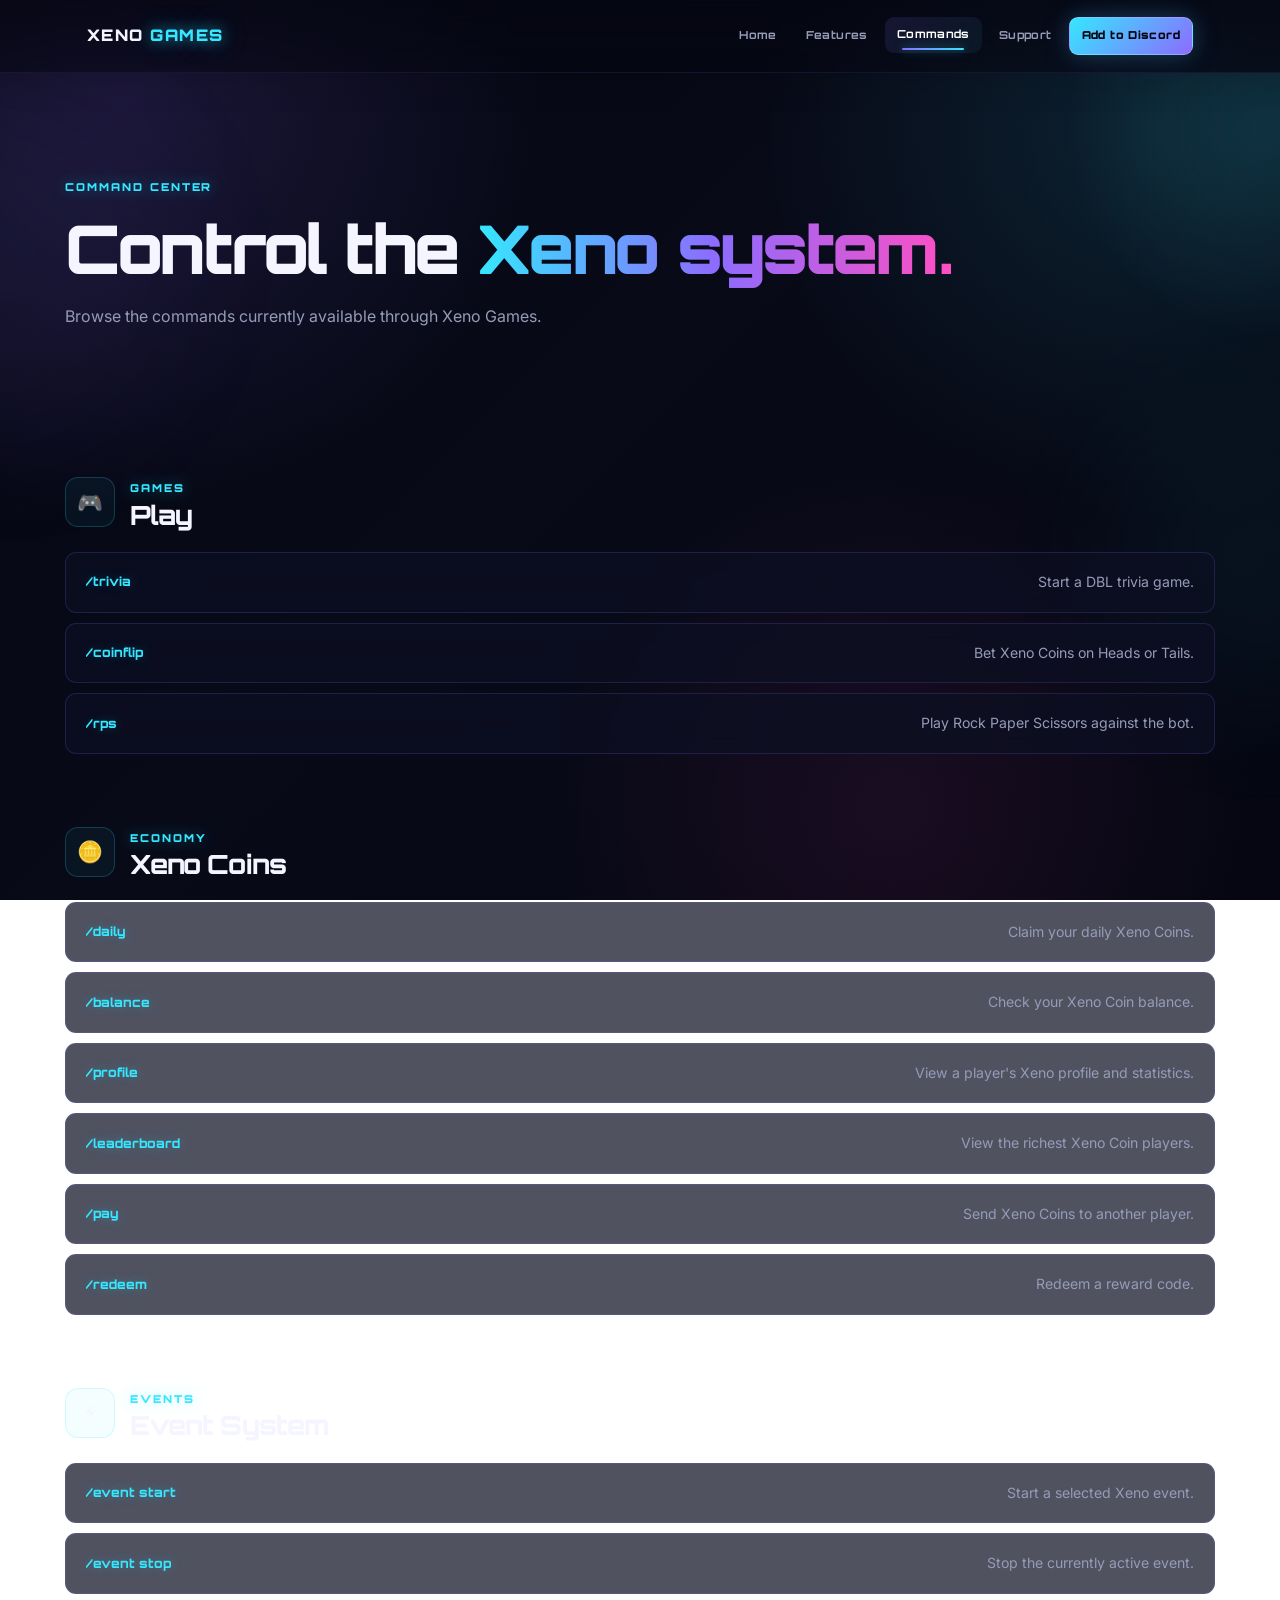
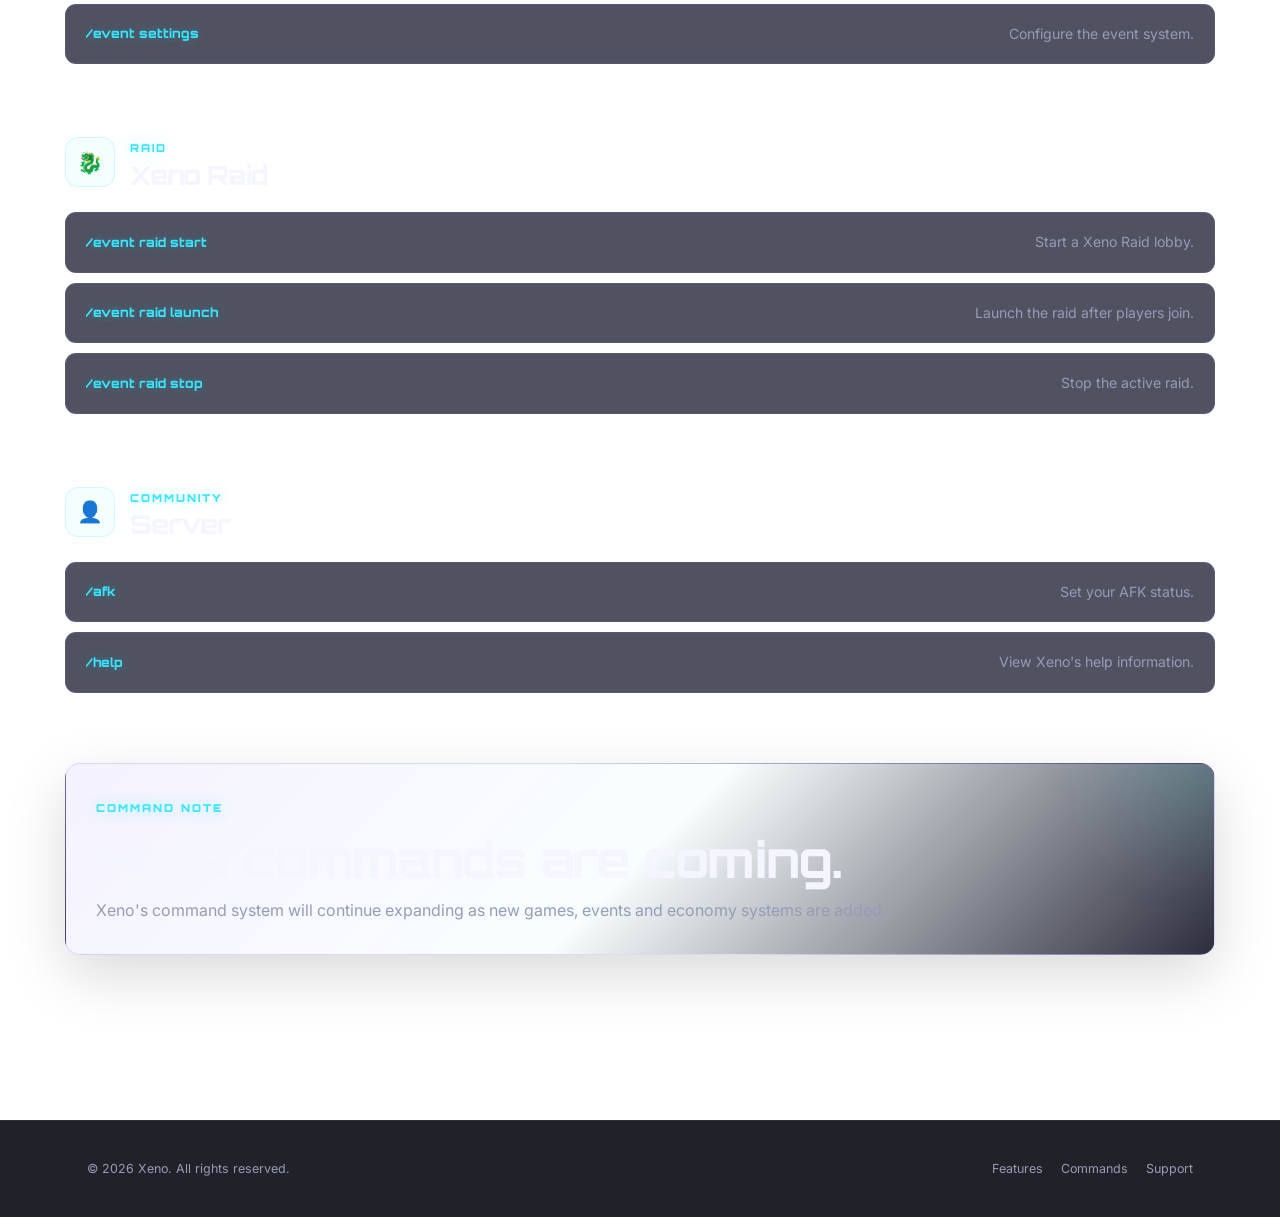
==== commit 6c8cb1f9: "Update commands.html" ====
--- a/commands.html
+++ b/commands.html
@@ -312,7 +312,7 @@
     <div class="footer-inner">
 
         <div class="footer-text">
-            © 2026 Taha (TN). Xeno Games. Built for Discord communities.
+            © 2026 Xeno. All rights reserved.
         </div>
 
         <div class="footer-links">
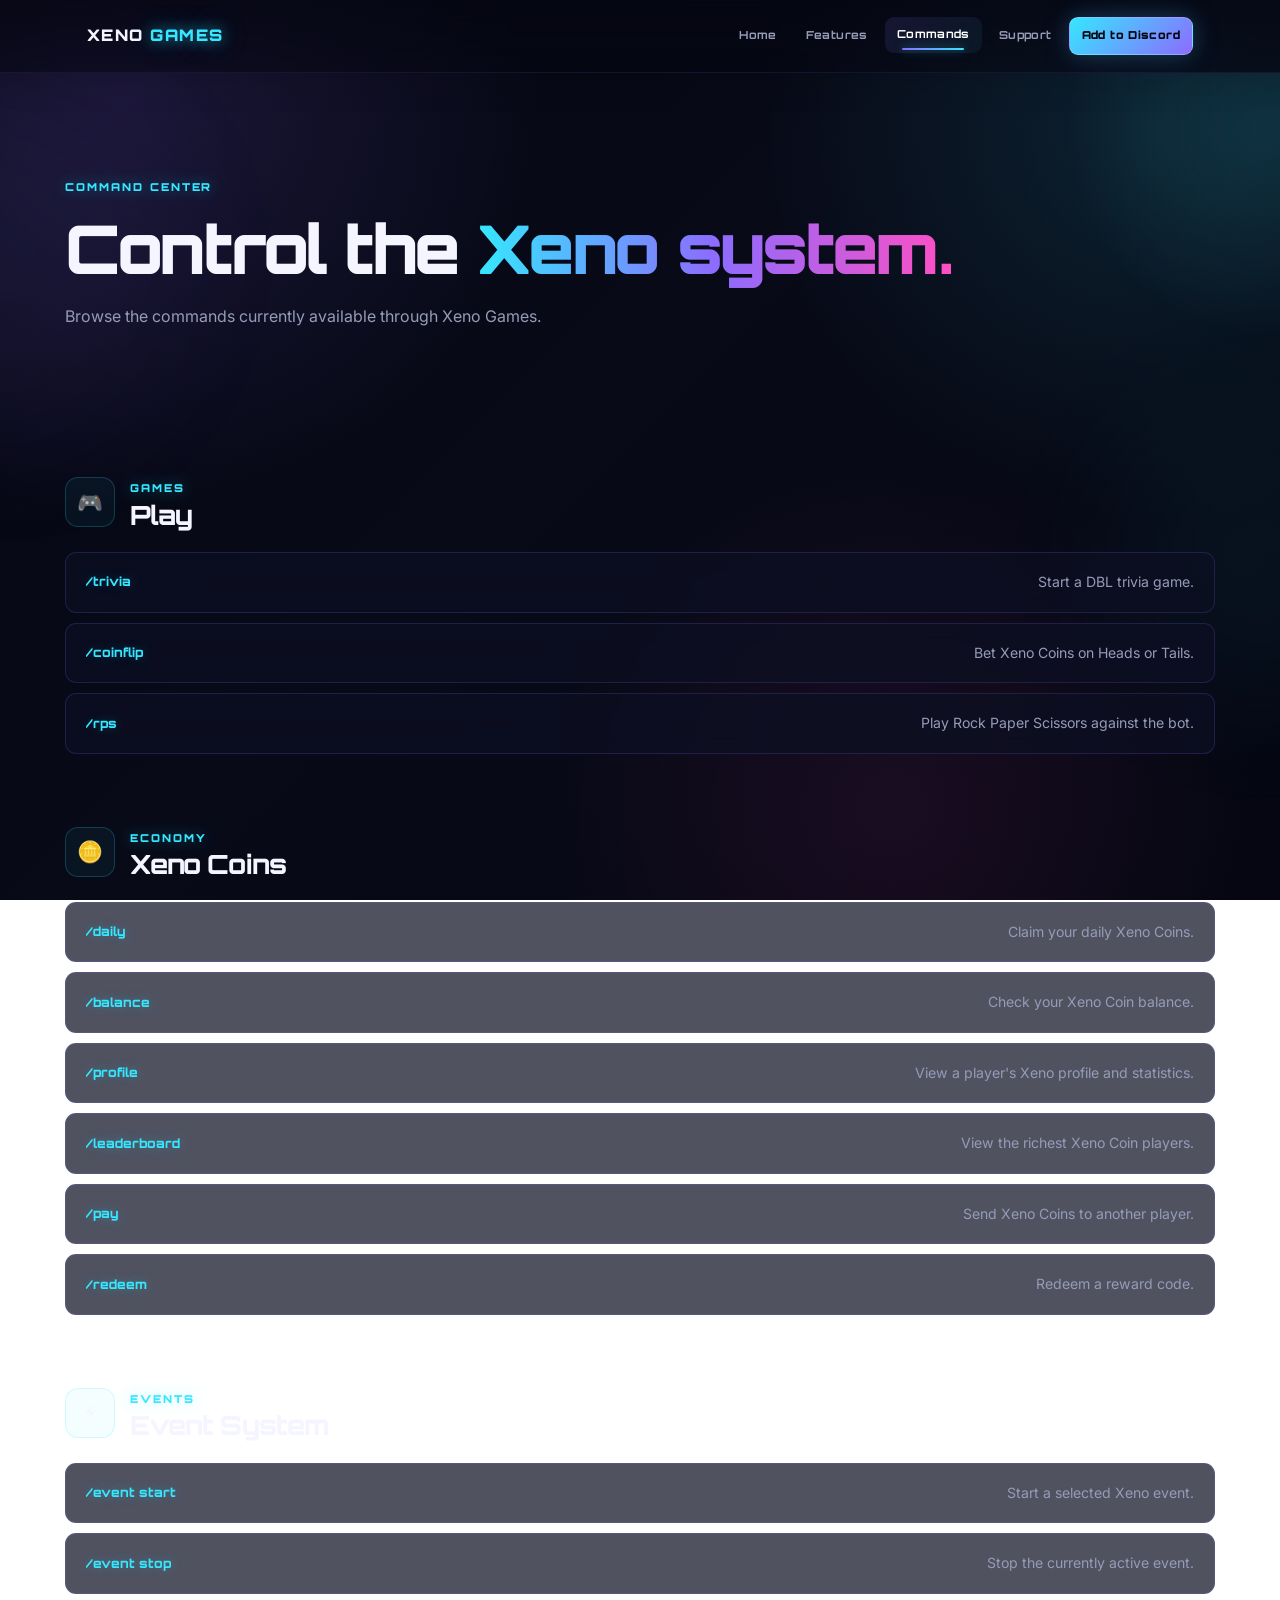
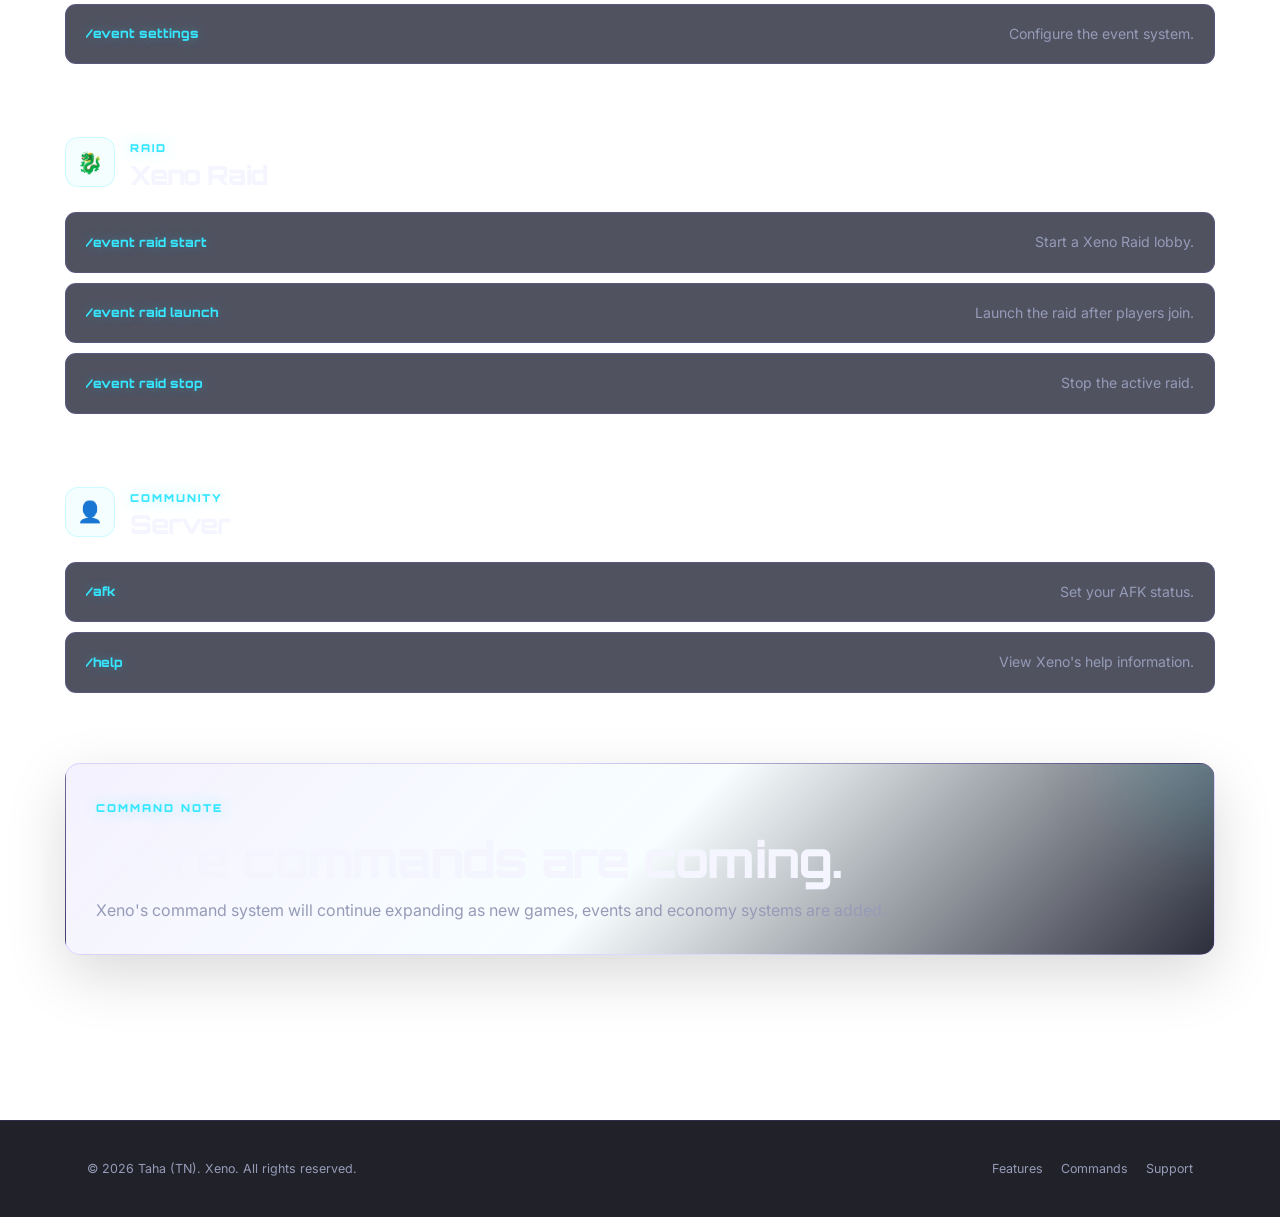
==== commit 4779227e: "Update commands.html" ====
--- a/commands.html
+++ b/commands.html
@@ -312,7 +312,7 @@
     <div class="footer-inner">
 
         <div class="footer-text">
-            © 2026 Xeno. All rights reserved.
+            © 2026 Taha (TN). Xeno. All rights reserved.
         </div>
 
         <div class="footer-links">
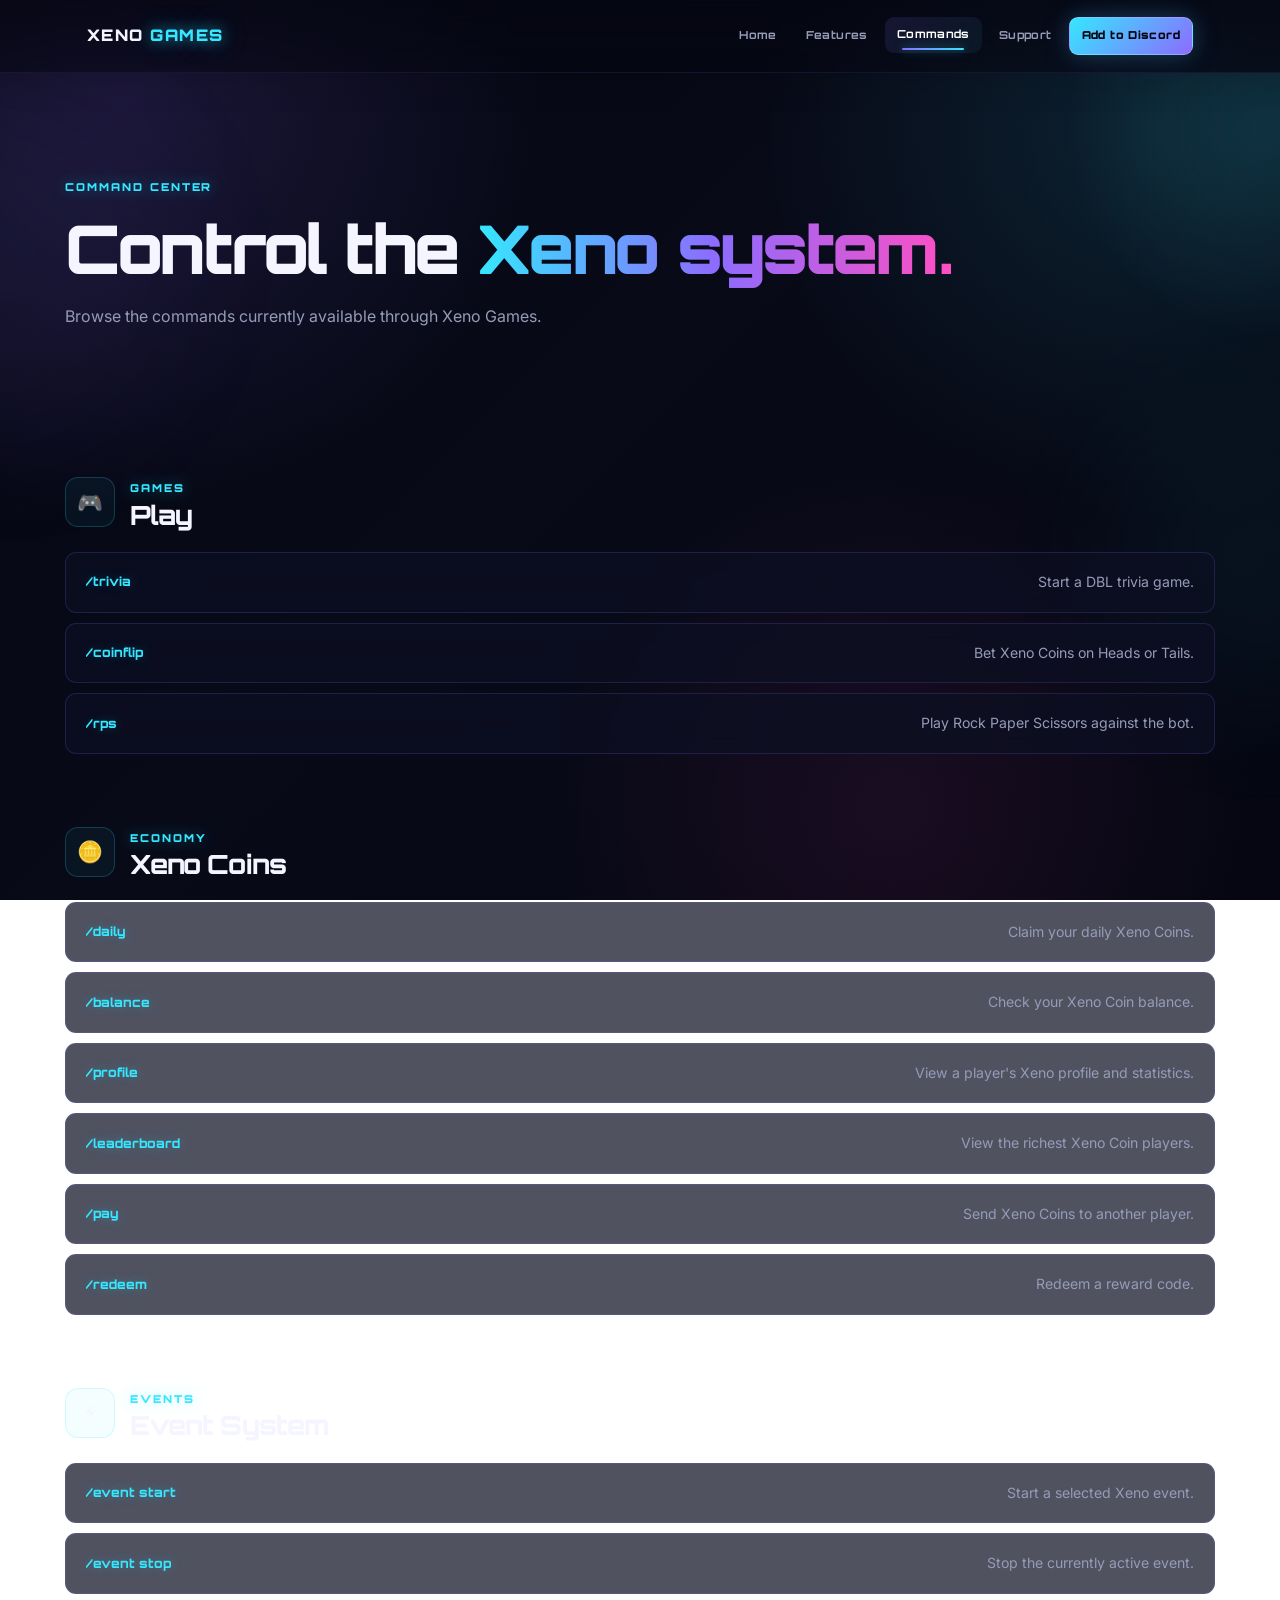
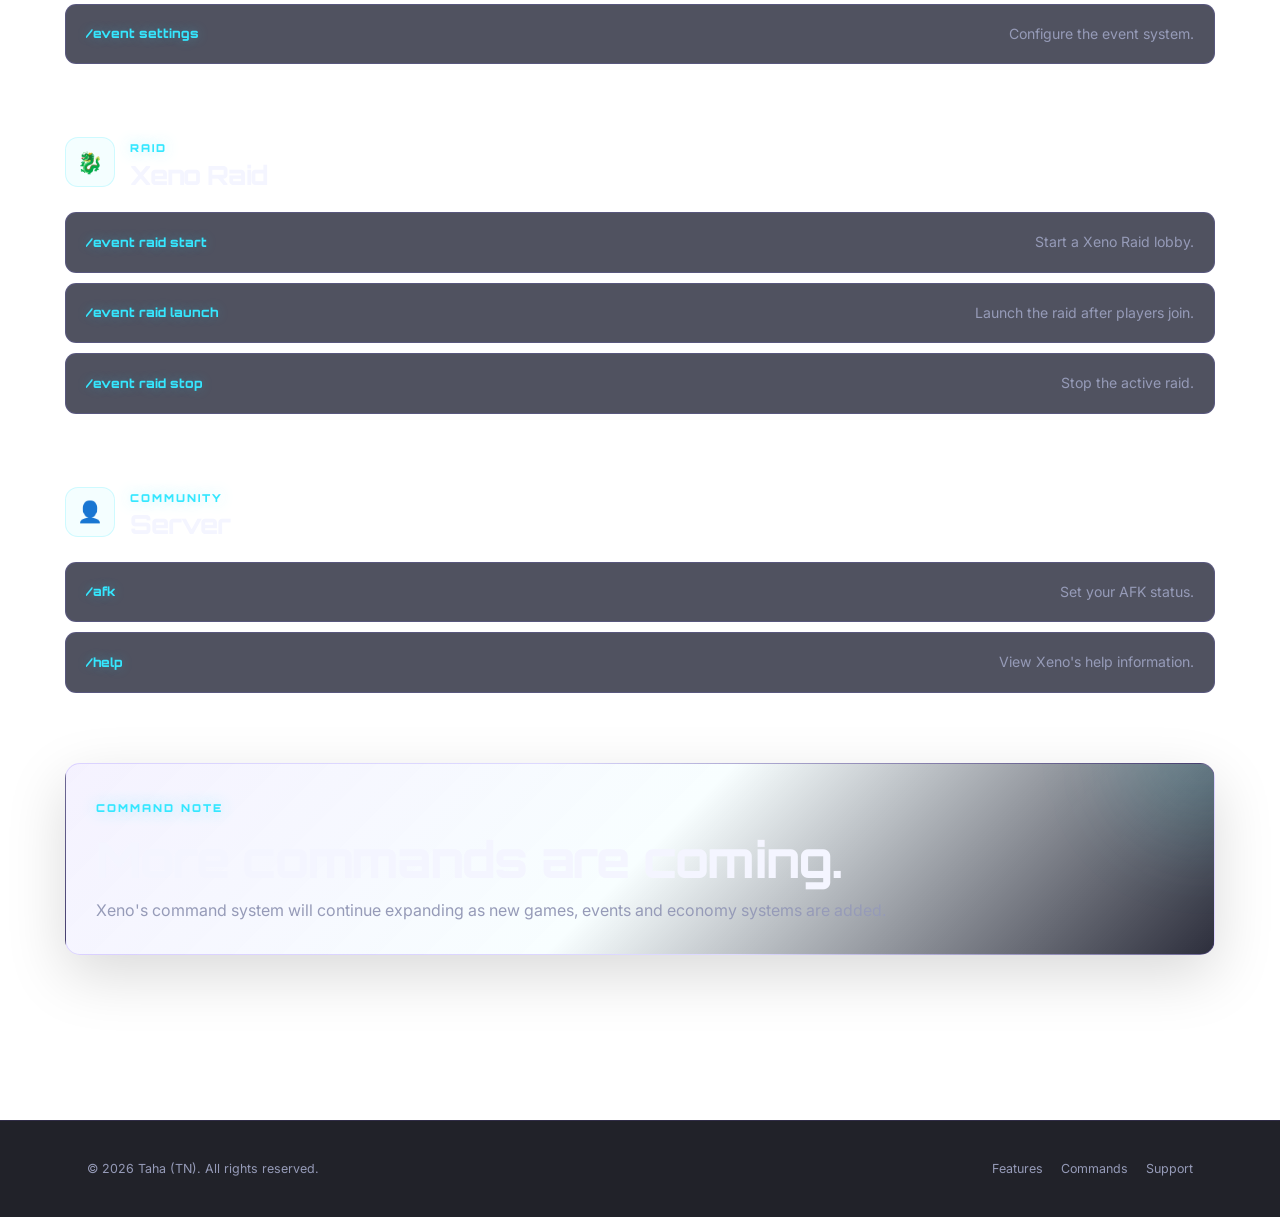
==== commit ca766593: "Update commands.html" ====
--- a/commands.html
+++ b/commands.html
@@ -312,7 +312,7 @@
     <div class="footer-inner">
 
         <div class="footer-text">
-            © 2026 Taha (TN). Xeno. All rights reserved.
+            © 2026 Taha (TN). All rights reserved.
         </div>
 
         <div class="footer-links">
